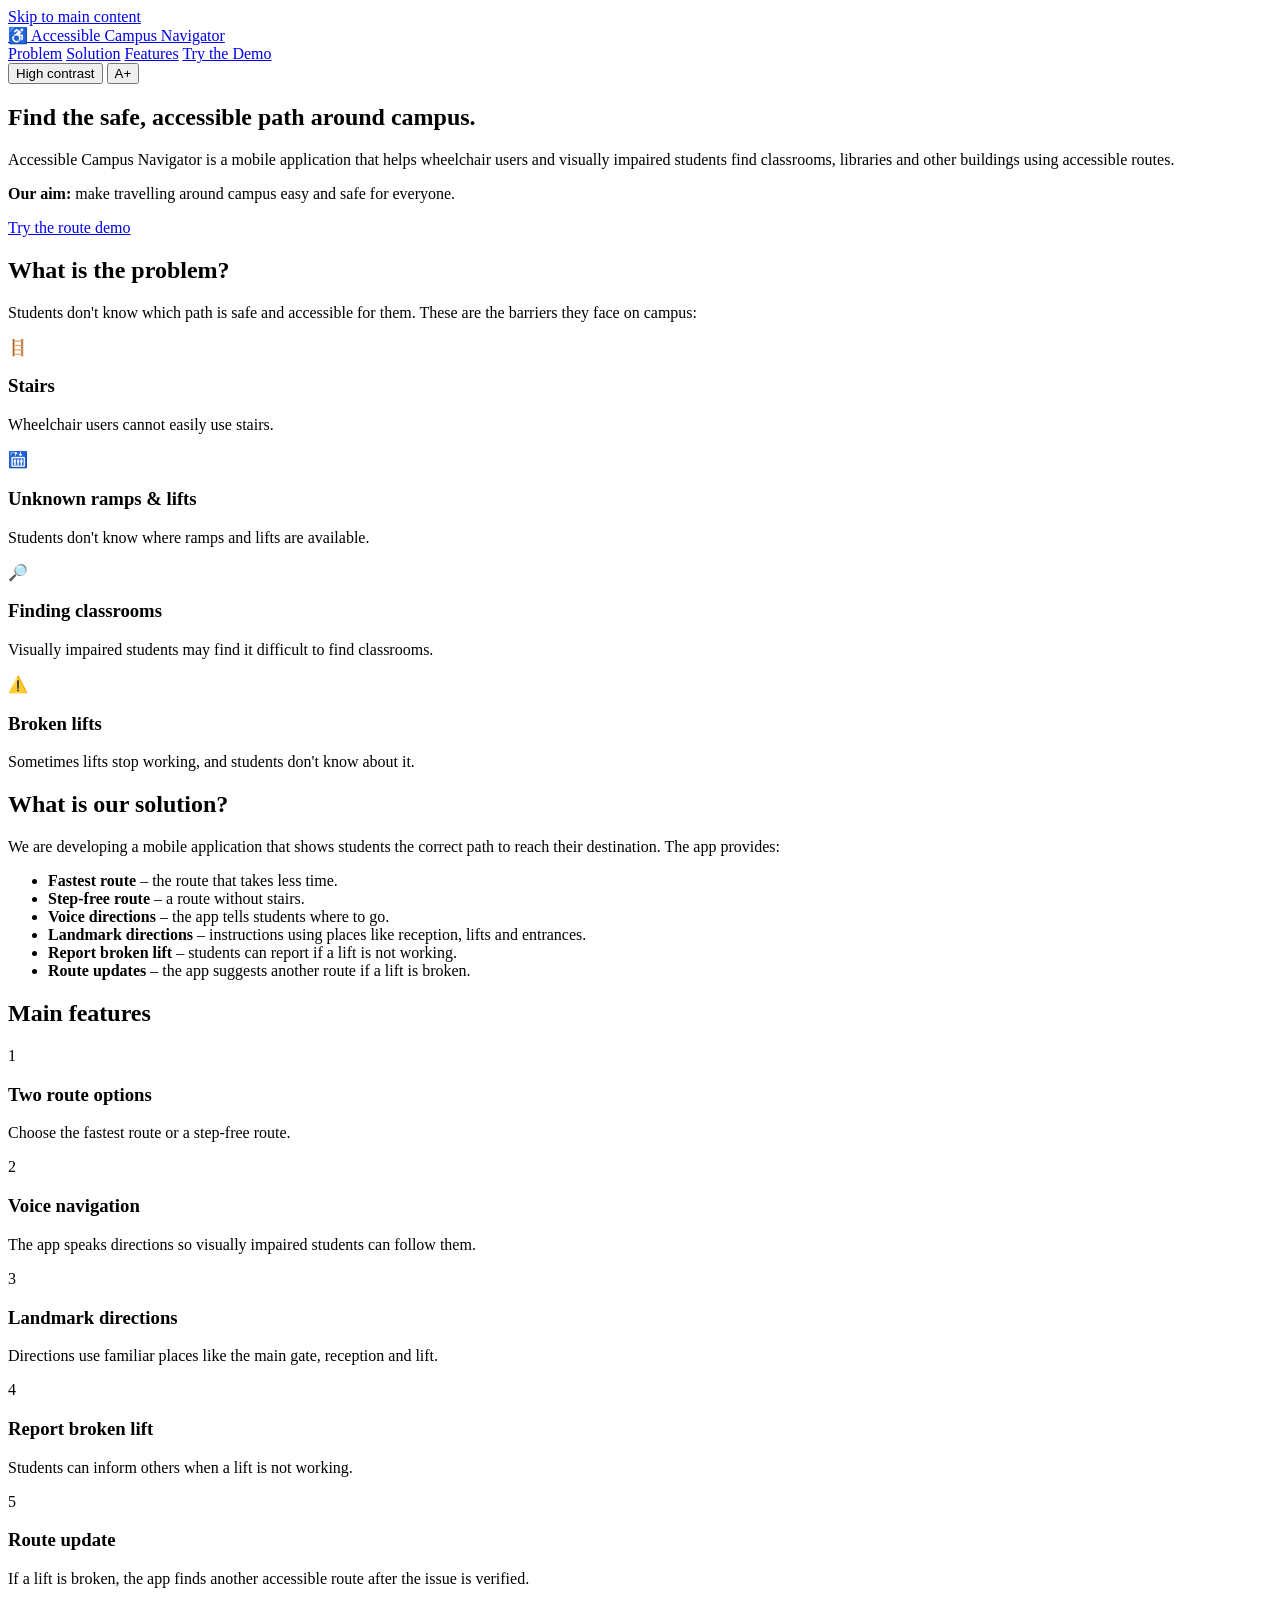
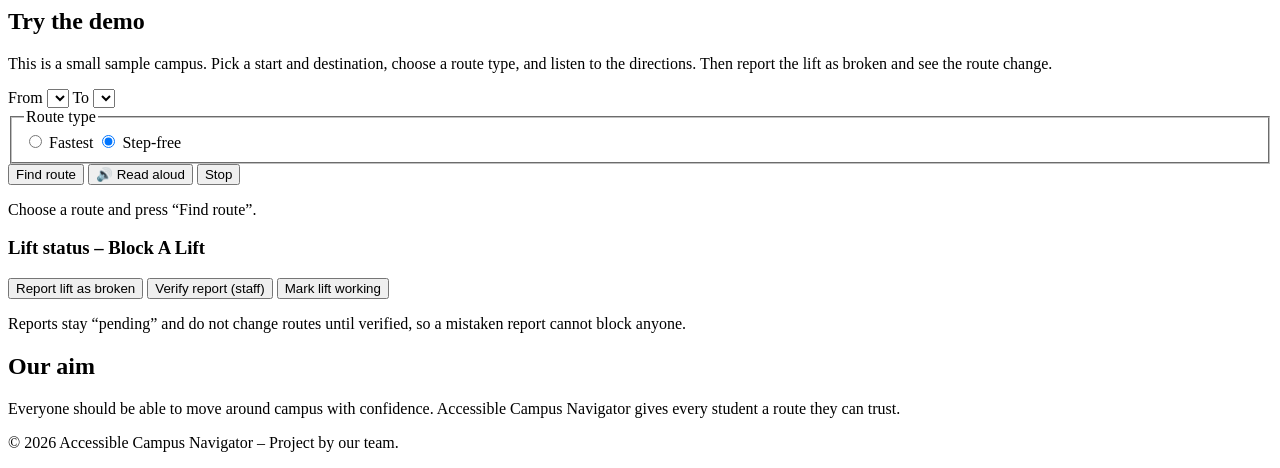
==== index (1).html @ 14bba407 "Add Accessible Campus Navigator project Developed an accessible campus navigation application for wh" ====
<!DOCTYPE html>
<html lang="en">
<head>
  <meta charset="UTF-8">
  <meta name="viewport" content="width=device-width, initial-scale=1">
  <title>Accessible Campus Navigator</title>
  <meta name="description" content="A mobile app that helps wheelchair users and visually impaired students find accessible routes around campus.">
  <link rel="stylesheet" href="style.css">
</head>
<body>
  <a class="skip" href="#main">Skip to main content</a>

  <header class="site-header">
    <div class="wrap nav">
      <a class="brand" href="#top" aria-label="Accessible Campus Navigator home">♿ Accessible Campus Navigator</a>
      <nav aria-label="Main">
        <a href="#problem">Problem</a>
        <a href="#solution">Solution</a>
        <a href="#features">Features</a>
        <a href="#demo">Try the Demo</a>
      </nav>
      <div class="tools">
        <button id="contrastBtn" type="button" aria-pressed="false">High contrast</button>
        <button id="fontBtn" type="button" aria-label="Increase text size">A+</button>
      </div>
    </div>
  </header>

  <main id="main">
    <section class="hero" id="top">
      <div class="wrap">
        <h1>Find the safe, accessible path around campus.</h1>
        <p class="lead">Accessible Campus Navigator is a mobile application that helps wheelchair users and visually impaired students find classrooms, libraries and other buildings using accessible routes.</p>
        <p><strong>Our aim:</strong> make travelling around campus easy and safe for everyone.</p>
        <a class="btn" href="#demo">Try the route demo</a>
      </div>
    </section>

    <section id="problem" class="wrap section">
      <h2>What is the problem?</h2>
      <p>Students don't know which path is safe and accessible for them. These are the barriers they face on campus:</p>
      <div class="grid">
        <article class="card"><div class="icon" aria-hidden="true">🪜</div><h3>Stairs</h3><p>Wheelchair users cannot easily use stairs.</p></article>
        <article class="card"><div class="icon" aria-hidden="true">🛗</div><h3>Unknown ramps &amp; lifts</h3><p>Students don't know where ramps and lifts are available.</p></article>
        <article class="card"><div class="icon" aria-hidden="true">🔎</div><h3>Finding classrooms</h3><p>Visually impaired students may find it difficult to find classrooms.</p></article>
        <article class="card"><div class="icon" aria-hidden="true">⚠️</div><h3>Broken lifts</h3><p>Sometimes lifts stop working, and students don't know about it.</p></article>
      </div>
    </section>

    <section id="solution" class="band">
      <div class="wrap section">
        <h2>What is our solution?</h2>
        <p>We are developing a mobile application that shows students the correct path to reach their destination. The app provides:</p>
        <ul class="checks">
          <li><strong>Fastest route</strong> – the route that takes less time.</li>
          <li><strong>Step-free route</strong> – a route without stairs.</li>
          <li><strong>Voice directions</strong> – the app tells students where to go.</li>
          <li><strong>Landmark directions</strong> – instructions using places like reception, lifts and entrances.</li>
          <li><strong>Report broken lift</strong> – students can report if a lift is not working.</li>
          <li><strong>Route updates</strong> – the app suggests another route if a lift is broken.</li>
        </ul>
      </div>
    </section>

    <section id="features" class="wrap section">
      <h2>Main features</h2>
      <div class="grid five">
        <article class="card"><span class="num">1</span><h3>Two route options</h3><p>Choose the fastest route or a step-free route.</p></article>
        <article class="card"><span class="num">2</span><h3>Voice navigation</h3><p>The app speaks directions so visually impaired students can follow them.</p></article>
        <article class="card"><span class="num">3</span><h3>Landmark directions</h3><p>Directions use familiar places like the main gate, reception and lift.</p></article>
        <article class="card"><span class="num">4</span><h3>Report broken lift</h3><p>Students can inform others when a lift is not working.</p></article>
        <article class="card"><span class="num">5</span><h3>Route update</h3><p>If a lift is broken, the app finds another accessible route after the issue is verified.</p></article>
      </div>
    </section>

    <section id="demo" class="band">
      <div class="wrap section">
        <h2>Try the demo</h2>
        <p>This is a small sample campus. Pick a start and destination, choose a route type, and listen to the directions. Then report the lift as broken and see the route change.</p>

        <div class="demo">
          <form id="routeForm" class="controls" aria-label="Route finder">
            <label>From
              <select id="from"></select>
            </label>
            <label>To
              <select id="to"></select>
            </label>
            <fieldset>
              <legend>Route type</legend>
              <label class="inline"><input type="radio" name="mode" value="fast"> Fastest</label>
              <label class="inline"><input type="radio" name="mode" value="stepfree" checked> Step-free</label>
            </fieldset>
            <div class="row">
              <button class="btn" type="submit">Find route</button>
              <button class="btn alt" type="button" id="speakBtn">🔊 Read aloud</button>
              <button class="btn alt" type="button" id="stopBtn">Stop</button>
            </div>
          </form>

          <div class="result" aria-live="polite" id="result">
            <p class="muted">Choose a route and press “Find route”.</p>
          </div>
        </div>

        <div class="lift" id="liftPanel">
          <h3>Lift status – Block A Lift</h3>
          <p id="liftStatus" aria-live="polite"></p>
          <div class="row">
            <button class="btn warn" type="button" id="reportBtn">Report lift as broken</button>
            <button class="btn alt" type="button" id="verifyBtn">Verify report (staff)</button>
            <button class="btn alt" type="button" id="fixBtn">Mark lift working</button>
          </div>
          <p class="muted small">Reports stay “pending” and do not change routes until verified, so a mistaken report cannot block anyone.</p>
        </div>
      </div>
    </section>

    <section class="wrap section">
      <h2>Our aim</h2>
      <p>Everyone should be able to move around campus with confidence. Accessible Campus Navigator gives every student a route they can trust.</p>
    </section>
  </main>

  <footer class="site-footer">
    <div class="wrap"><p>© 2026 Accessible Campus Navigator – Project by our team.</p></div>
  </footer>

  <script src="script.js"></script>
</body>
</html>
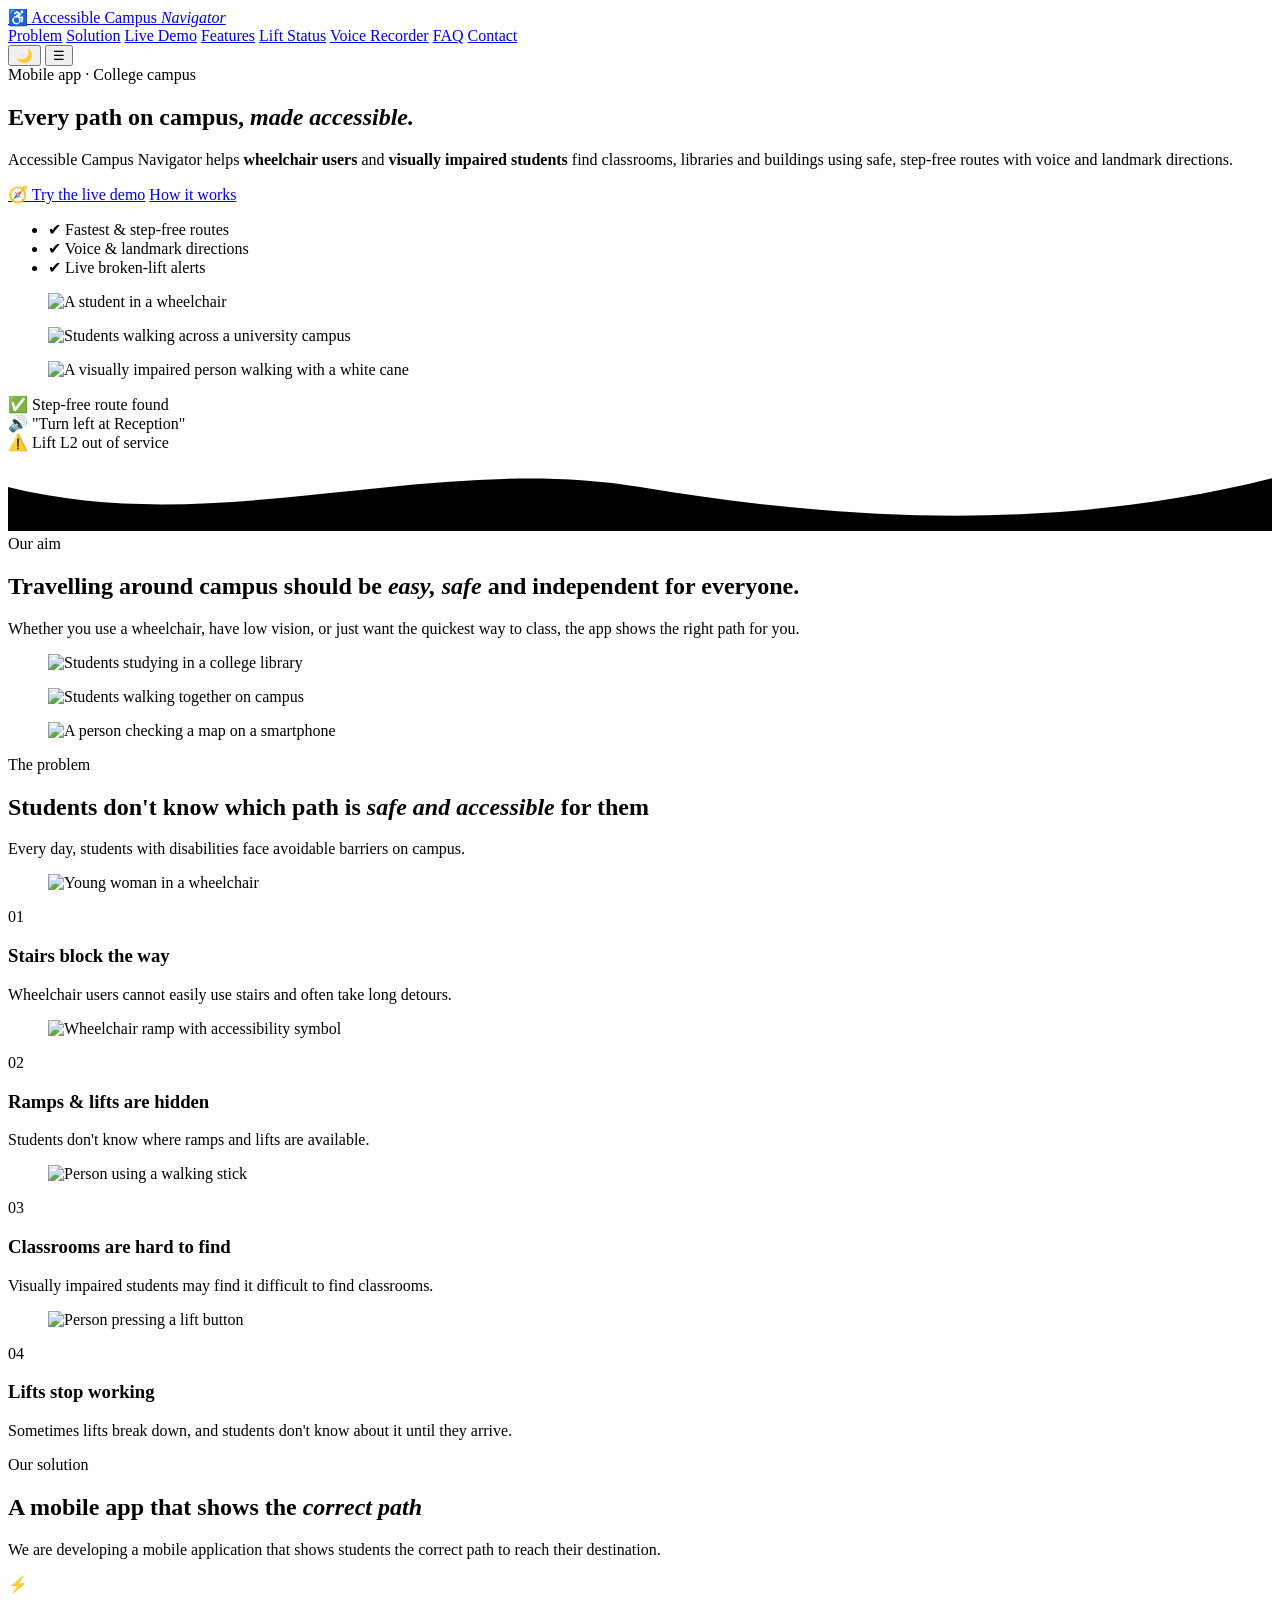
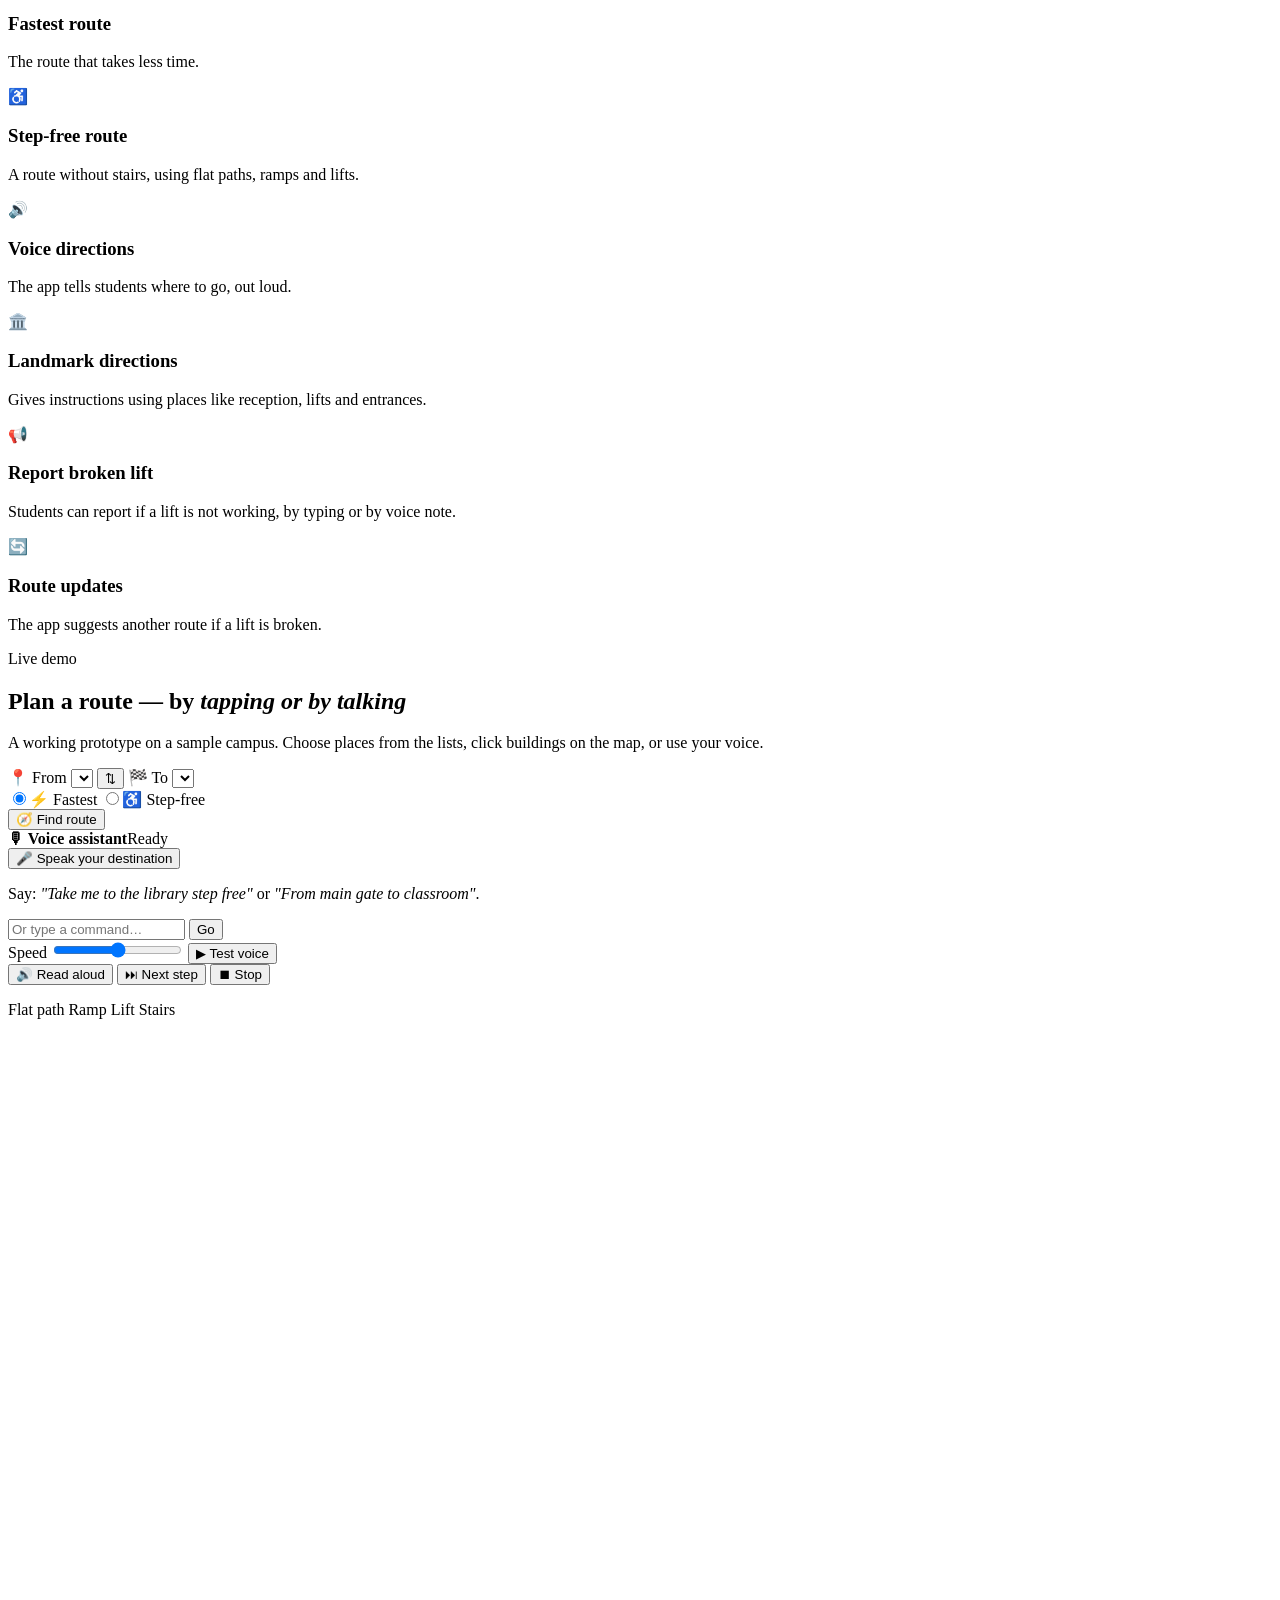
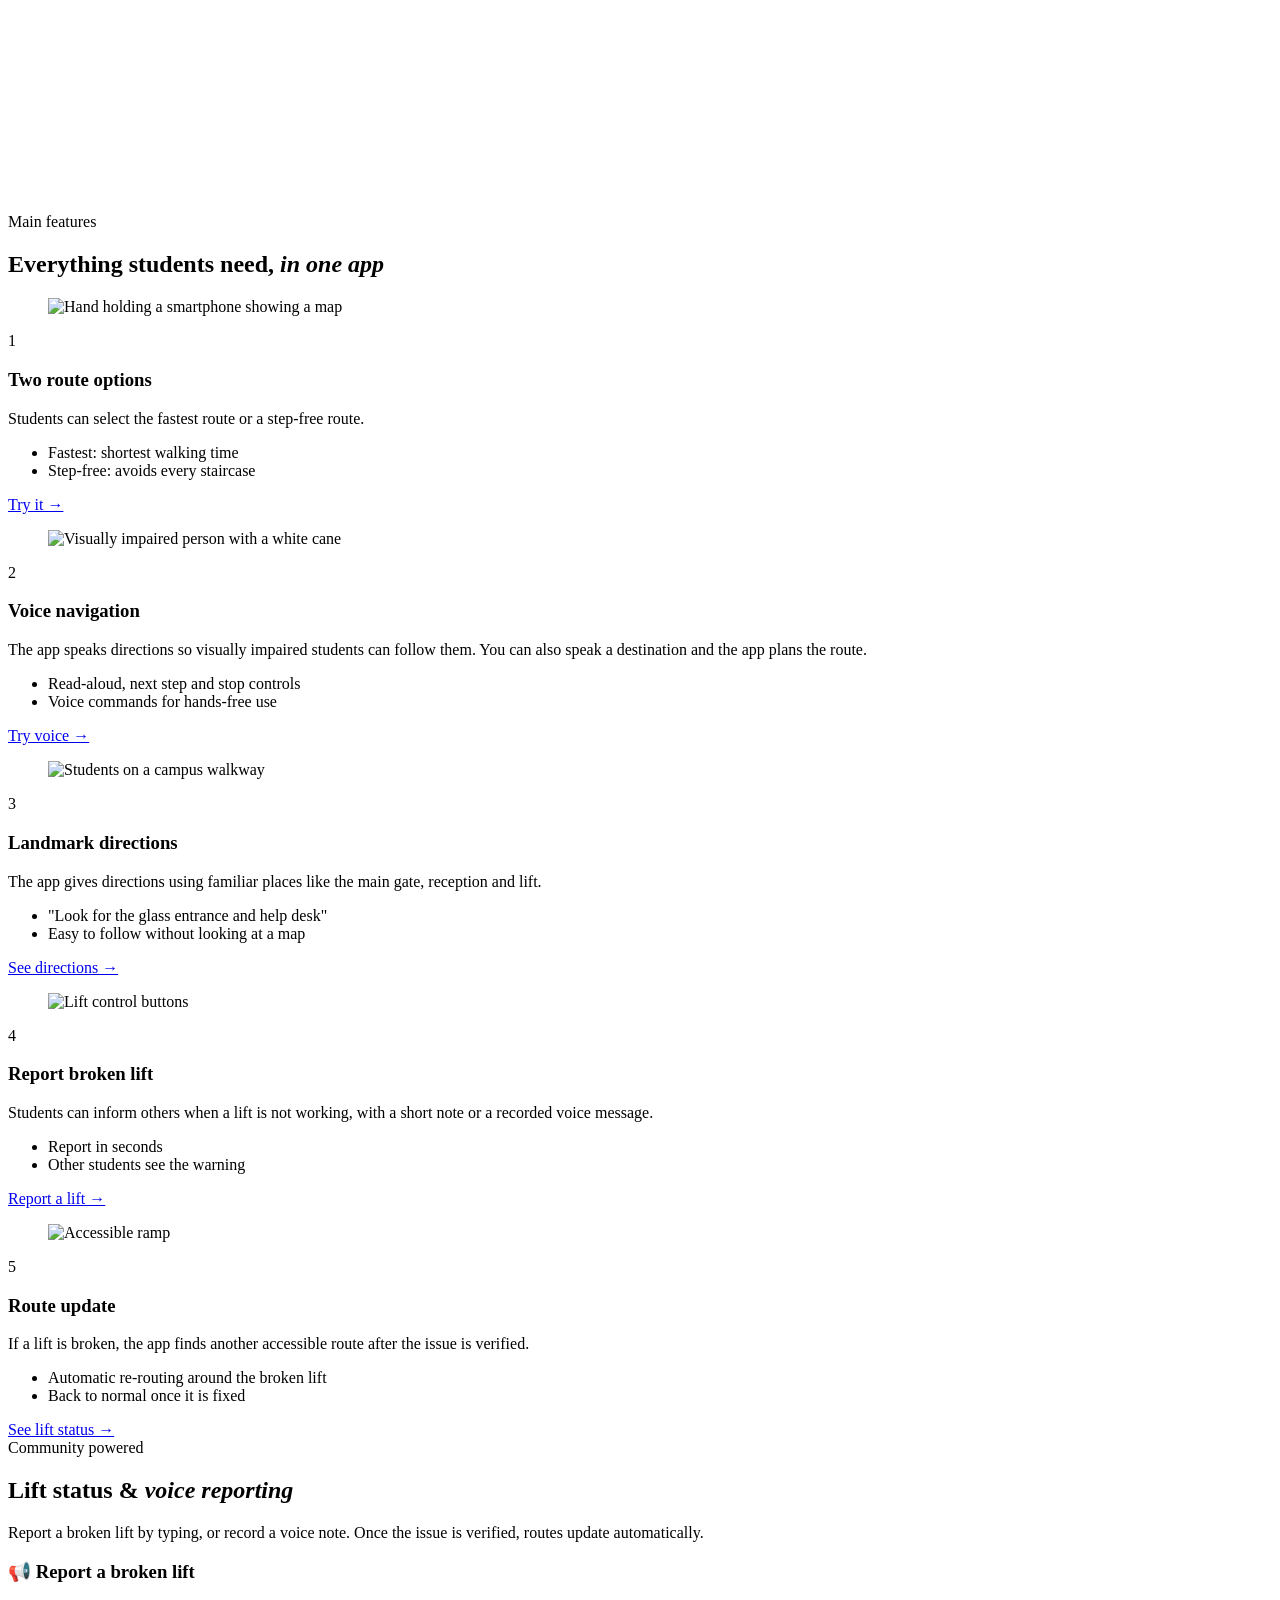
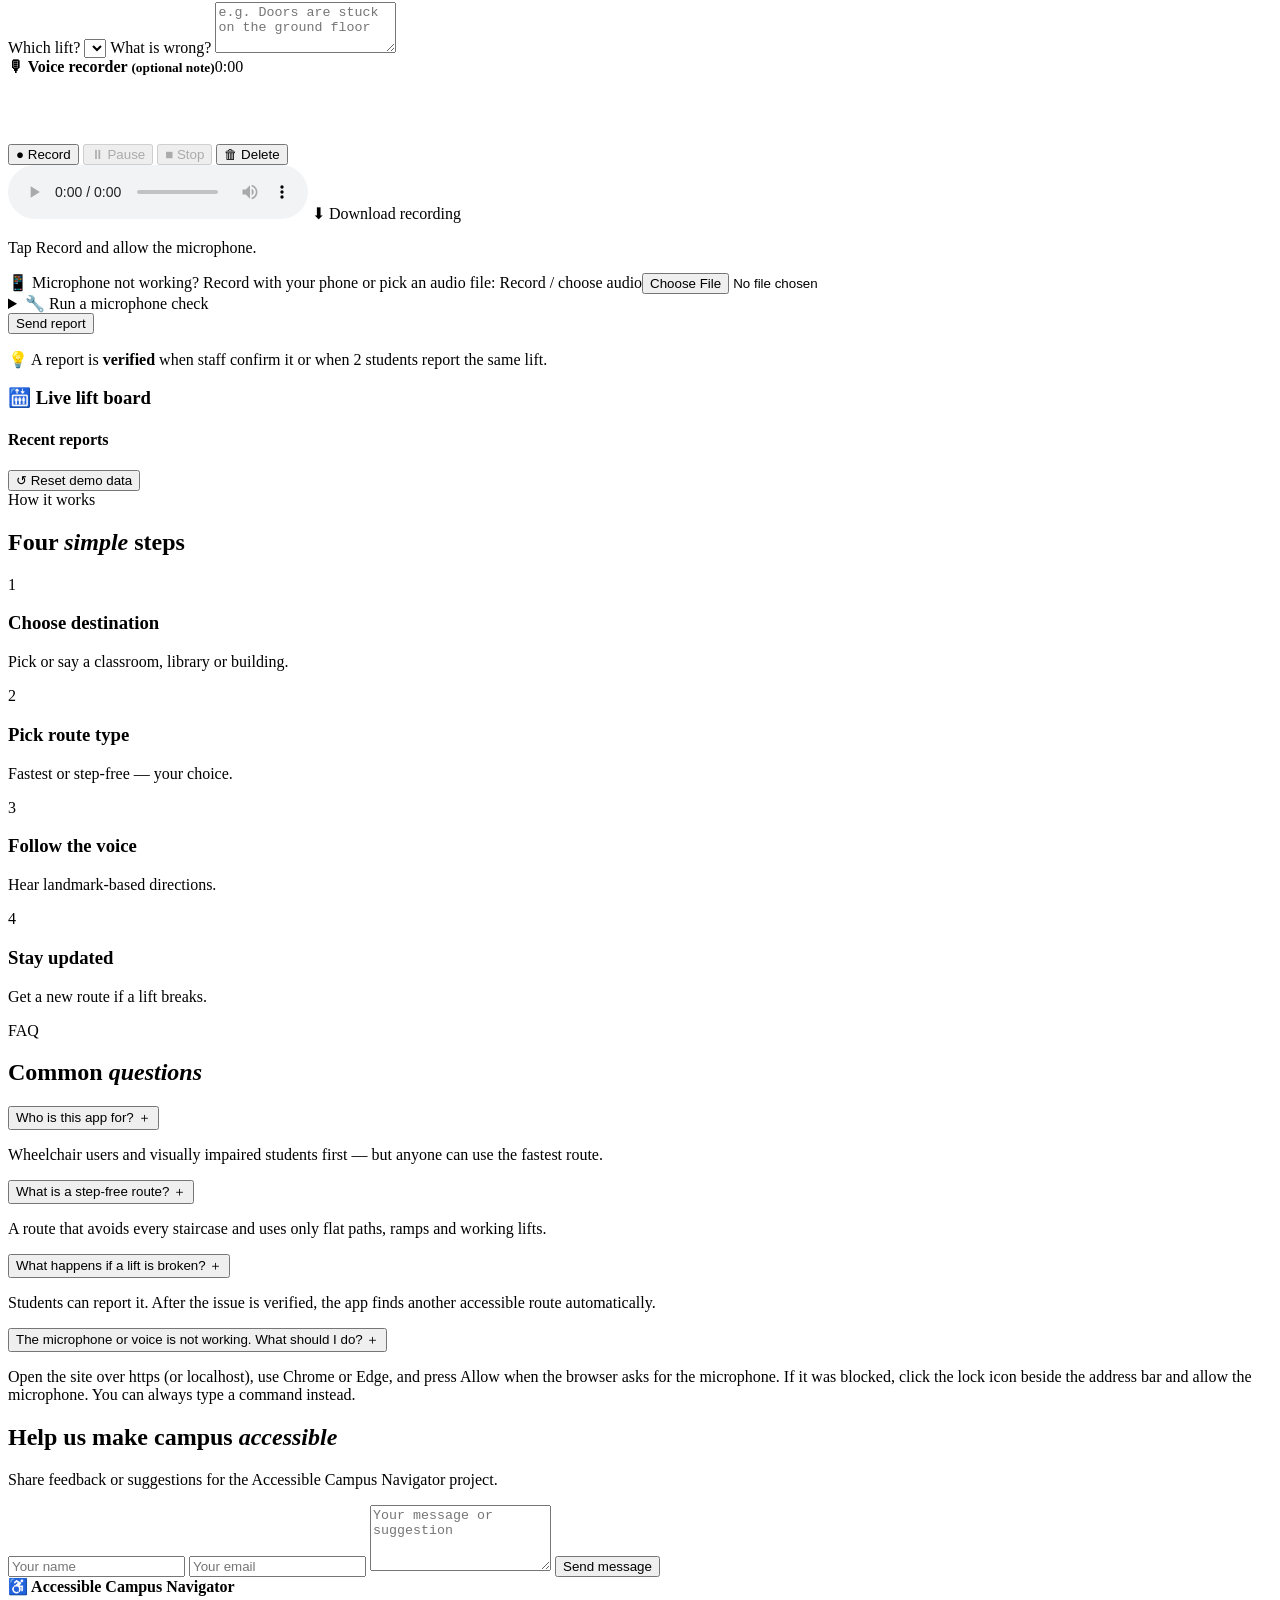
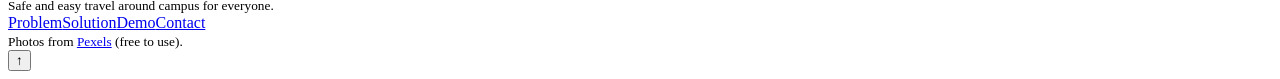
==== commit c58e0447: "git commit -m "fix: correct file links so styles and scripts load on GitHub Pages"" ====
--- a/index (1).html
+++ b/index (1).html
@@ -1,130 +1,337 @@
 <!DOCTYPE html>
 <html lang="en">
 <head>
-  <meta charset="UTF-8">
-  <meta name="viewport" content="width=device-width, initial-scale=1">
-  <title>Accessible Campus Navigator</title>
-  <meta name="description" content="A mobile app that helps wheelchair users and visually impaired students find accessible routes around campus.">
-  <link rel="stylesheet" href="style.css">
+  <meta charset="UTF-8" />
+  <meta name="viewport" content="width=device-width, initial-scale=1.0" />
+  <title>Accessible Campus Navigator – Every path, made accessible</title>
+  <meta name="description" content="A mobile app that helps wheelchair users and visually impaired students find step-free, accessible routes around the college campus, with voice and landmark directions." />
+  <link rel="preconnect" href="https://fonts.googleapis.com" />
+  <link rel="preconnect" href="https://fonts.gstatic.com" crossorigin />
+  <link href="https://fonts.googleapis.com/css2?family=Inter:wght@400;500;600;700&family=Playfair+Display:wght@600;700;800&display=swap" rel="stylesheet" />
+  <link rel="stylesheet" href="style.css" />
 </head>
 <body>
-  <a class="skip" href="#main">Skip to main content</a>
-
-  <header class="site-header">
-    <div class="wrap nav">
-      <a class="brand" href="#top" aria-label="Accessible Campus Navigator home">♿ Accessible Campus Navigator</a>
-      <nav aria-label="Main">
-        <a href="#problem">Problem</a>
-        <a href="#solution">Solution</a>
-        <a href="#features">Features</a>
-        <a href="#demo">Try the Demo</a>
-      </nav>
-      <div class="tools">
-        <button id="contrastBtn" type="button" aria-pressed="false">High contrast</button>
-        <button id="fontBtn" type="button" aria-label="Increase text size">A+</button>
-      </div>
+  <div id="progress" aria-hidden="true"></div>
+
+  <!-- NAV -->
+  <header class="nav" id="nav">
+    <a href="#home" class="logo" aria-label="Accessible Campus Navigator home">
+      <span class="logo-mark">♿</span>
+      <span class="logo-text">Accessible Campus <em>Navigator</em></span>
+    </a>
+    <nav id="menu" aria-label="Main navigation">
+      <a href="#problem">Problem</a>
+      <a href="#solution">Solution</a>
+      <a href="#demo">Live Demo</a>
+      <a href="#features">Features</a>
+      <a href="#report">Lift Status</a>
+      <a href="#recorder">Voice Recorder</a>
+      <a href="#faq">FAQ</a>
+      <a href="#contact" class="btn btn-sm btn-gold">Contact</a>
+    </nav>
+    <div class="nav-actions">
+      <button id="themeBtn" class="icon-btn" aria-label="Toggle dark mode" title="Toggle dark mode">🌙</button>
+      <button id="burger" class="icon-btn burger" aria-label="Open menu" aria-expanded="false">☰</button>
     </div>
   </header>
 
-  <main id="main">
-    <section class="hero" id="top">
-      <div class="wrap">
-        <h1>Find the safe, accessible path around campus.</h1>
-        <p class="lead">Accessible Campus Navigator is a mobile application that helps wheelchair users and visually impaired students find classrooms, libraries and other buildings using accessible routes.</p>
-        <p><strong>Our aim:</strong> make travelling around campus easy and safe for everyone.</p>
-        <a class="btn" href="#demo">Try the route demo</a>
-      </div>
-    </section>
-
-    <section id="problem" class="wrap section">
-      <h2>What is the problem?</h2>
-      <p>Students don't know which path is safe and accessible for them. These are the barriers they face on campus:</p>
-      <div class="grid">
-        <article class="card"><div class="icon" aria-hidden="true">🪜</div><h3>Stairs</h3><p>Wheelchair users cannot easily use stairs.</p></article>
-        <article class="card"><div class="icon" aria-hidden="true">🛗</div><h3>Unknown ramps &amp; lifts</h3><p>Students don't know where ramps and lifts are available.</p></article>
-        <article class="card"><div class="icon" aria-hidden="true">🔎</div><h3>Finding classrooms</h3><p>Visually impaired students may find it difficult to find classrooms.</p></article>
-        <article class="card"><div class="icon" aria-hidden="true">⚠️</div><h3>Broken lifts</h3><p>Sometimes lifts stop working, and students don't know about it.</p></article>
-      </div>
-    </section>
-
-    <section id="solution" class="band">
-      <div class="wrap section">
-        <h2>What is our solution?</h2>
-        <p>We are developing a mobile application that shows students the correct path to reach their destination. The app provides:</p>
-        <ul class="checks">
-          <li><strong>Fastest route</strong> – the route that takes less time.</li>
-          <li><strong>Step-free route</strong> – a route without stairs.</li>
-          <li><strong>Voice directions</strong> – the app tells students where to go.</li>
-          <li><strong>Landmark directions</strong> – instructions using places like reception, lifts and entrances.</li>
-          <li><strong>Report broken lift</strong> – students can report if a lift is not working.</li>
-          <li><strong>Route updates</strong> – the app suggests another route if a lift is broken.</li>
-        </ul>
-      </div>
-    </section>
-
-    <section id="features" class="wrap section">
-      <h2>Main features</h2>
-      <div class="grid five">
-        <article class="card"><span class="num">1</span><h3>Two route options</h3><p>Choose the fastest route or a step-free route.</p></article>
-        <article class="card"><span class="num">2</span><h3>Voice navigation</h3><p>The app speaks directions so visually impaired students can follow them.</p></article>
-        <article class="card"><span class="num">3</span><h3>Landmark directions</h3><p>Directions use familiar places like the main gate, reception and lift.</p></article>
-        <article class="card"><span class="num">4</span><h3>Report broken lift</h3><p>Students can inform others when a lift is not working.</p></article>
-        <article class="card"><span class="num">5</span><h3>Route update</h3><p>If a lift is broken, the app finds another accessible route after the issue is verified.</p></article>
-      </div>
-    </section>
-
-    <section id="demo" class="band">
-      <div class="wrap section">
-        <h2>Try the demo</h2>
-        <p>This is a small sample campus. Pick a start and destination, choose a route type, and listen to the directions. Then report the lift as broken and see the route change.</p>
-
-        <div class="demo">
-          <form id="routeForm" class="controls" aria-label="Route finder">
-            <label>From
-              <select id="from"></select>
-            </label>
-            <label>To
-              <select id="to"></select>
-            </label>
-            <fieldset>
-              <legend>Route type</legend>
-              <label class="inline"><input type="radio" name="mode" value="fast"> Fastest</label>
-              <label class="inline"><input type="radio" name="mode" value="stepfree" checked> Step-free</label>
-            </fieldset>
-            <div class="row">
-              <button class="btn" type="submit">Find route</button>
-              <button class="btn alt" type="button" id="speakBtn">🔊 Read aloud</button>
-              <button class="btn alt" type="button" id="stopBtn">Stop</button>
+  <main>
+    <!-- HERO -->
+    <section class="hero" id="home">
+      <div class="glow g1"></div><div class="glow g2"></div>
+      <div class="container hero-grid">
+        <div class="hero-text reveal">
+          <span class="eyebrow">Mobile app · College campus</span>
+          <h1>Every path on campus, <em>made accessible.</em></h1>
+          <p>Accessible Campus Navigator helps <b>wheelchair users</b> and <b>visually impaired students</b> find classrooms, libraries and buildings using safe, step-free routes with voice and landmark directions.</p>
+          <div class="hero-btns">
+            <a href="#demo" class="btn btn-gold">🧭 Try the live demo</a>
+            <a href="#solution" class="btn btn-outline">How it works</a>
+          </div>
+          <ul class="hero-points">
+            <li>✔ Fastest &amp; step-free routes</li>
+            <li>✔ Voice &amp; landmark directions</li>
+            <li>✔ Live broken-lift alerts</li>
+          </ul>
+        </div>
+        <div class="collage reveal" aria-hidden="false">
+          <figure class="ph ph-a"><img data-img="wheel" alt="A student in a wheelchair" /></figure>
+          <figure class="ph ph-b"><img data-img="campus" alt="Students walking across a university campus" /></figure>
+          <figure class="ph ph-c"><img data-img="cane" alt="A visually impaired person walking with a white cane" /></figure>
+          <div class="chip-float cf1">✅ Step-free route found</div>
+          <div class="chip-float cf2">🔊 "Turn left at Reception"</div>
+          <div class="chip-float cf3">⚠️ Lift L2 out of service</div>
+        </div>
+      </div>
+      <svg class="wave" viewBox="0 0 1440 90" preserveAspectRatio="none" aria-hidden="true"><path d="M0 40 C 240 100 480 0 720 40 S 1200 90 1440 30 V90 H0Z"/></svg>
+    </section>
+
+    <!-- AIM -->
+    <section class="aim">
+      <div class="container aim-grid">
+        <div class="reveal">
+          <span class="eyebrow dark">Our aim</span>
+          <h2>Travelling around campus should be <em>easy, safe</em> and independent for everyone.</h2>
+          <p class="lead">Whether you use a wheelchair, have low vision, or just want the quickest way to class, the app shows the right path for you.</p>
+        </div>
+        <div class="mosaic reveal">
+          <figure><img data-img="library" alt="Students studying in a college library" /></figure>
+          <figure><img data-img="campus2" alt="Students walking together on campus" /></figure>
+          <figure><img data-img="phone" alt="A person checking a map on a smartphone" /></figure>
+        </div>
+      </div>
+    </section>
+
+    <!-- PROBLEM -->
+    <section id="problem" class="section">
+      <div class="container">
+        <div class="sec-head reveal">
+          <span class="eyebrow dark">The problem</span>
+          <h2>Students don't know which path is <em>safe and accessible</em> for them</h2>
+          <p>Every day, students with disabilities face avoidable barriers on campus.</p>
+        </div>
+        <div class="grid g4">
+          <article class="card prob reveal"><figure><img data-img="wheel2" alt="Young woman in a wheelchair" /></figure><div class="pad"><span class="num">01</span><h3>Stairs block the way</h3><p>Wheelchair users cannot easily use stairs and often take long detours.</p></div></article>
+          <article class="card prob reveal"><figure><img data-img="ramp" alt="Wheelchair ramp with accessibility symbol" /></figure><div class="pad"><span class="num">02</span><h3>Ramps &amp; lifts are hidden</h3><p>Students don't know where ramps and lifts are available.</p></div></article>
+          <article class="card prob reveal"><figure><img data-img="cane2" alt="Person using a walking stick" /></figure><div class="pad"><span class="num">03</span><h3>Classrooms are hard to find</h3><p>Visually impaired students may find it difficult to find classrooms.</p></div></article>
+          <article class="card prob reveal"><figure><img data-img="lift" alt="Person pressing a lift button" /></figure><div class="pad"><span class="num">04</span><h3>Lifts stop working</h3><p>Sometimes lifts break down, and students don't know about it until they arrive.</p></div></article>
+        </div>
+      </div>
+    </section>
+
+    <!-- SOLUTION -->
+    <section id="solution" class="section tinted">
+      <div class="container">
+        <div class="sec-head reveal">
+          <span class="eyebrow dark">Our solution</span>
+          <h2>A mobile app that shows the <em>correct path</em></h2>
+          <p>We are developing a mobile application that shows students the correct path to reach their destination.</p>
+        </div>
+        <div class="grid g3">
+          <article class="card sol reveal"><span class="s-ico">⚡</span><h3>Fastest route</h3><p>The route that takes less time.</p></article>
+          <article class="card sol reveal"><span class="s-ico">♿</span><h3>Step-free route</h3><p>A route without stairs, using flat paths, ramps and lifts.</p></article>
+          <article class="card sol reveal"><span class="s-ico">🔊</span><h3>Voice directions</h3><p>The app tells students where to go, out loud.</p></article>
+          <article class="card sol reveal"><span class="s-ico">🏛️</span><h3>Landmark directions</h3><p>Gives instructions using places like reception, lifts and entrances.</p></article>
+          <article class="card sol reveal"><span class="s-ico">📢</span><h3>Report broken lift</h3><p>Students can report if a lift is not working, by typing or by voice note.</p></article>
+          <article class="card sol reveal"><span class="s-ico">🔄</span><h3>Route updates</h3><p>The app suggests another route if a lift is broken.</p></article>
+        </div>
+      </div>
+    </section>
+
+    <!-- LIVE DEMO -->
+    <section id="demo" class="section">
+      <div class="container">
+        <div class="sec-head reveal">
+          <span class="eyebrow dark">Live demo</span>
+          <h2>Plan a route — by <em>tapping or by talking</em></h2>
+          <p>A working prototype on a sample campus. Choose places from the lists, click buildings on the map, or use your voice.</p>
+        </div>
+
+        <div class="demo reveal">
+          <div class="demo-panel">
+            <label for="from">📍 From</label>
+            <select id="from"></select>
+            <button id="swapBtn" class="swap" title="Swap start and destination" aria-label="Swap start and destination">⇅</button>
+            <label for="to">🏁 To</label>
+            <select id="to"></select>
+
+            <div class="modes" role="radiogroup" aria-label="Route type">
+              <label class="mode"><input type="radio" name="mode" value="fast" checked /><span>⚡ Fastest</span></label>
+              <label class="mode"><input type="radio" name="mode" value="step" /><span>♿ Step-free</span></label>
             </div>
-          </form>
-
-          <div class="result" aria-live="polite" id="result">
-            <p class="muted">Choose a route and press “Find route”.</p>
-          </div>
-        </div>
-
-        <div class="lift" id="liftPanel">
-          <h3>Lift status – Block A Lift</h3>
-          <p id="liftStatus" aria-live="polite"></p>
-          <div class="row">
-            <button class="btn warn" type="button" id="reportBtn">Report lift as broken</button>
-            <button class="btn alt" type="button" id="verifyBtn">Verify report (staff)</button>
-            <button class="btn alt" type="button" id="fixBtn">Mark lift working</button>
-          </div>
-          <p class="muted small">Reports stay “pending” and do not change routes until verified, so a mistaken report cannot block anyone.</p>
-        </div>
-      </div>
-    </section>
-
-    <section class="wrap section">
-      <h2>Our aim</h2>
-      <p>Everyone should be able to move around campus with confidence. Accessible Campus Navigator gives every student a route they can trust.</p>
+            <button id="goBtn" class="btn wide">🧭 Find route</button>
+
+            <!-- VOICE ASSISTANT -->
+            <div class="voice-box" id="voiceBox">
+              <div class="vb-head"><b>🎙 Voice assistant</b><span id="voiceStatus" class="vstatus" aria-live="polite">Ready</span></div>
+              <button id="micBtn" class="btn wide mic" type="button"><span class="mic-dot"></span><span id="micLabel">🎤 Speak your destination</span></button>
+              <p class="tiny">Say: <i>"Take me to the library step free"</i> or <i>"From main gate to classroom"</i>.</p>
+              <div class="cmd">
+                <input id="cmdInput" type="text" placeholder="Or type a command…" aria-label="Type a voice command" />
+                <button id="cmdBtn" class="btn btn-sm" type="button">Go</button>
+              </div>
+              <div class="vrow">
+                <label class="speed">Speed <input id="rate" type="range" min="0.6" max="1.4" step="0.1" value="1" /></label>
+                <button id="testVoice" class="btn btn-sm btn-ghost" type="button">▶ Test voice</button>
+              </div>
+            </div>
+
+            <div id="alerts" class="alerts" aria-live="polite"></div>
+
+            <div id="result" class="result hidden">
+              <div class="summary" id="summary"></div>
+              <div class="voice-bar">
+                <button id="speakBtn" class="btn btn-sm" type="button">🔊 Read aloud</button>
+                <button id="nextBtn" class="btn btn-sm btn-ghost" type="button">⏭ Next step</button>
+                <button id="stopBtn" class="btn btn-sm btn-ghost" type="button">⏹ Stop</button>
+              </div>
+              <ol id="steps" class="steps"></ol>
+            </div>
+          </div>
+
+          <div class="map-wrap">
+            <div class="legend">
+              <span><i class="lg path"></i>Flat path</span>
+              <span><i class="lg ramp"></i>Ramp</span>
+              <span><i class="lg lift"></i>Lift</span>
+              <span><i class="lg stairs"></i>Stairs</span>
+            </div>
+            <svg id="map" viewBox="0 0 800 500" role="img" aria-label="Campus map"></svg>
+          </div>
+        </div>
+      </div>
+    </section>
+
+    <!-- FEATURES (5 main) -->
+    <section id="features" class="section tinted">
+      <div class="container">
+        <div class="sec-head reveal">
+          <span class="eyebrow dark">Main features</span>
+          <h2>Everything students need, <em>in one app</em></h2>
+        </div>
+
+        <div class="frow reveal">
+          <figure class="fimg"><img data-img="phone2" alt="Hand holding a smartphone showing a map" /></figure>
+          <div class="ftext"><span class="fnum">1</span><h3>Two route options</h3><p>Students can select the fastest route or a step-free route.</p>
+            <ul><li>Fastest: shortest walking time</li><li>Step-free: avoids every staircase</li></ul><a class="btn btn-sm" href="#demo">Try it →</a></div>
+        </div>
+
+        <div class="frow rev reveal">
+          <figure class="fimg"><img data-img="cane" alt="Visually impaired person with a white cane" /></figure>
+          <div class="ftext"><span class="fnum">2</span><h3>Voice navigation</h3><p>The app speaks directions so visually impaired students can follow them. You can also speak a destination and the app plans the route.</p>
+            <ul><li>Read-aloud, next step and stop controls</li><li>Voice commands for hands-free use</li></ul><a class="btn btn-sm" href="#demo">Try voice →</a></div>
+        </div>
+
+        <div class="frow reveal">
+          <figure class="fimg"><img data-img="campus" alt="Students on a campus walkway" /></figure>
+          <div class="ftext"><span class="fnum">3</span><h3>Landmark directions</h3><p>The app gives directions using familiar places like the main gate, reception and lift.</p>
+            <ul><li>"Look for the glass entrance and help desk"</li><li>Easy to follow without looking at a map</li></ul><a class="btn btn-sm" href="#demo">See directions →</a></div>
+        </div>
+
+        <div class="frow rev reveal">
+          <figure class="fimg"><img data-img="lift" alt="Lift control buttons" /></figure>
+          <div class="ftext"><span class="fnum">4</span><h3>Report broken lift</h3><p>Students can inform others when a lift is not working, with a short note or a recorded voice message.</p>
+            <ul><li>Report in seconds</li><li>Other students see the warning</li></ul><a class="btn btn-sm" href="#report">Report a lift →</a></div>
+        </div>
+
+        <div class="frow reveal">
+          <figure class="fimg"><img data-img="ramp" alt="Accessible ramp" /></figure>
+          <div class="ftext"><span class="fnum">5</span><h3>Route update</h3><p>If a lift is broken, the app finds another accessible route after the issue is verified.</p>
+            <ul><li>Automatic re-routing around the broken lift</li><li>Back to normal once it is fixed</li></ul><a class="btn btn-sm" href="#report">See lift status →</a></div>
+        </div>
+      </div>
+    </section>
+
+    <!-- REPORT + VOICE RECORDER -->
+    <section id="report" class="section">
+      <div class="container">
+        <div class="sec-head reveal">
+          <span class="eyebrow dark">Community powered</span>
+          <h2>Lift status &amp; <em>voice reporting</em></h2>
+          <p>Report a broken lift by typing, or record a voice note. Once the issue is verified, routes update automatically.</p>
+        </div>
+        <div class="report-grid reveal">
+          <div class="card pad-lg">
+            <h3>📢 Report a broken lift</h3>
+            <form id="reportForm" novalidate>
+              <label for="liftSel">Which lift?</label>
+              <select id="liftSel"></select>
+              <label for="note">What is wrong?</label>
+              <textarea id="note" rows="3" placeholder="e.g. Doors are stuck on the ground floor"></textarea>
+
+              <div class="recorder" id="recorder">
+                <div class="rec-head"><b>🎙 Voice recorder <small>(optional note)</small></b><span id="recTime" class="rec-time">0:00</span></div>
+                <canvas id="wave" height="64" aria-hidden="true"></canvas>
+                <div class="rec-btns">
+                  <button type="button" id="recStart" class="btn btn-sm rec-btn">● Record</button>
+                  <button type="button" id="recPause" class="btn btn-sm btn-ghost" disabled>⏸ Pause</button>
+                  <button type="button" id="recStop" class="btn btn-sm btn-ghost" disabled>■ Stop</button>
+                  <button type="button" id="recDel" class="btn btn-sm btn-ghost hidden">🗑 Delete</button>
+                </div>
+                <audio id="recPlayer" controls class="hidden"></audio>
+                <a id="recDownload" class="btn btn-sm btn-ghost dl hidden" download="voice-note.webm">⬇ Download recording</a>
+                <p id="recMsg" class="tiny" aria-live="polite">Tap Record and allow the microphone.</p>
+
+                <div class="alt">
+                  <span>📱 Microphone not working? Record with your phone or pick an audio file:</span>
+                  <label class="file-btn">Record / choose audio<input id="recFile" type="file" accept="audio/*" capture="user" /></label>
+                </div>
+                <details class="diag" id="diagBox">
+                  <summary>🔧 Run a microphone check</summary>
+                  <ul id="diagList" class="diag-list"><li class="warn">Press “Run check” to see what is blocking the microphone.</li></ul>
+                  <div class="diag-btns">
+                    <button type="button" id="diagBtn" class="btn btn-sm">Run check</button>
+                    <a id="newTab" class="btn btn-sm btn-ghost" href="#" target="_blank" rel="noopener">Open in a new tab ↗</a>
+                  </div>
+                </details>
+              </div>
+
+              <button class="btn wide" type="submit">Send report</button>
+            </form>
+            <p class="hint">💡 A report is <b>verified</b> when staff confirm it or when 2 students report the same lift.</p>
+          </div>
+
+          <div class="card pad-lg">
+            <h3>🛗 Live lift board</h3>
+            <div id="liftBoard" class="lift-board"></div>
+            <h4>Recent reports</h4>
+            <ul id="reportList" class="report-list"></ul>
+            <button id="resetBtn" class="btn btn-sm btn-ghost" type="button">↺ Reset demo data</button>
+          </div>
+        </div>
+      </div>
+    </section>
+
+    <!-- HOW IT WORKS -->
+    <section class="section tinted">
+      <div class="container">
+        <div class="sec-head reveal"><span class="eyebrow dark">How it works</span><h2>Four <em>simple</em> steps</h2></div>
+        <div class="timeline">
+          <div class="t-step reveal"><span>1</span><h3>Choose destination</h3><p>Pick or say a classroom, library or building.</p></div>
+          <div class="t-step reveal"><span>2</span><h3>Pick route type</h3><p>Fastest or step-free — your choice.</p></div>
+          <div class="t-step reveal"><span>3</span><h3>Follow the voice</h3><p>Hear landmark-based directions.</p></div>
+          <div class="t-step reveal"><span>4</span><h3>Stay updated</h3><p>Get a new route if a lift breaks.</p></div>
+        </div>
+      </div>
+    </section>
+
+    <!-- FAQ -->
+    <section id="faq" class="section">
+      <div class="container narrow">
+        <div class="sec-head reveal"><span class="eyebrow dark">FAQ</span><h2>Common <em>questions</em></h2></div>
+        <div class="faq reveal">
+          <div class="faq-item"><button class="faq-q" aria-expanded="false">Who is this app for? <span>＋</span></button><div class="faq-a"><p>Wheelchair users and visually impaired students first — but anyone can use the fastest route.</p></div></div>
+          <div class="faq-item"><button class="faq-q" aria-expanded="false">What is a step-free route? <span>＋</span></button><div class="faq-a"><p>A route that avoids every staircase and uses only flat paths, ramps and working lifts.</p></div></div>
+          <div class="faq-item"><button class="faq-q" aria-expanded="false">What happens if a lift is broken? <span>＋</span></button><div class="faq-a"><p>Students can report it. After the issue is verified, the app finds another accessible route automatically.</p></div></div>
+          <div class="faq-item"><button class="faq-q" aria-expanded="false">The microphone or voice is not working. What should I do? <span>＋</span></button><div class="faq-a"><p>Open the site over https (or localhost), use Chrome or Edge, and press Allow when the browser asks for the microphone. If it was blocked, click the lock icon beside the address bar and allow the microphone. You can always type a command instead.</p></div></div>
+        </div>
+      </div>
+    </section>
+
+    <!-- CONTACT -->
+    <section id="contact" class="section cta">
+      <div class="container narrow">
+        <div class="sec-head light reveal"><h2>Help us make campus <em>accessible</em></h2><p>Share feedback or suggestions for the Accessible Campus Navigator project.</p></div>
+        <form id="contactForm" class="contact reveal" novalidate>
+          <input id="cName" type="text" placeholder="Your name" aria-label="Your name" />
+          <input id="cMail" type="email" placeholder="Your email" aria-label="Your email" />
+          <textarea id="cMsg" rows="4" placeholder="Your message or suggestion" aria-label="Your message"></textarea>
+          <button class="btn btn-gold wide" type="submit">Send message</button>
+        </form>
+      </div>
     </section>
   </main>
 
-  <footer class="site-footer">
-    <div class="wrap"><p>© 2026 Accessible Campus Navigator – Project by our team.</p></div>
+  <footer class="footer">
+    <div class="container foot">
+      <div><b>♿ Accessible Campus Navigator</b><br /><small>Safe and easy travel around campus for everyone.</small></div>
+      <div class="foot-links"><a href="#problem">Problem</a><a href="#solution">Solution</a><a href="#demo">Demo</a><a href="#contact">Contact</a></div>
+    </div>
+    <div class="container credit"><small>Photos from <a href="https://www.pexels.com" target="_blank" rel="noopener">Pexels</a> (free to use).</small></div>
   </footer>
+
+  <button id="toTop" class="to-top" aria-label="Back to top">↑</button>
+  <div id="toast" class="toast" role="status" aria-live="polite"></div>
 
   <script src="script.js"></script>
 </body>
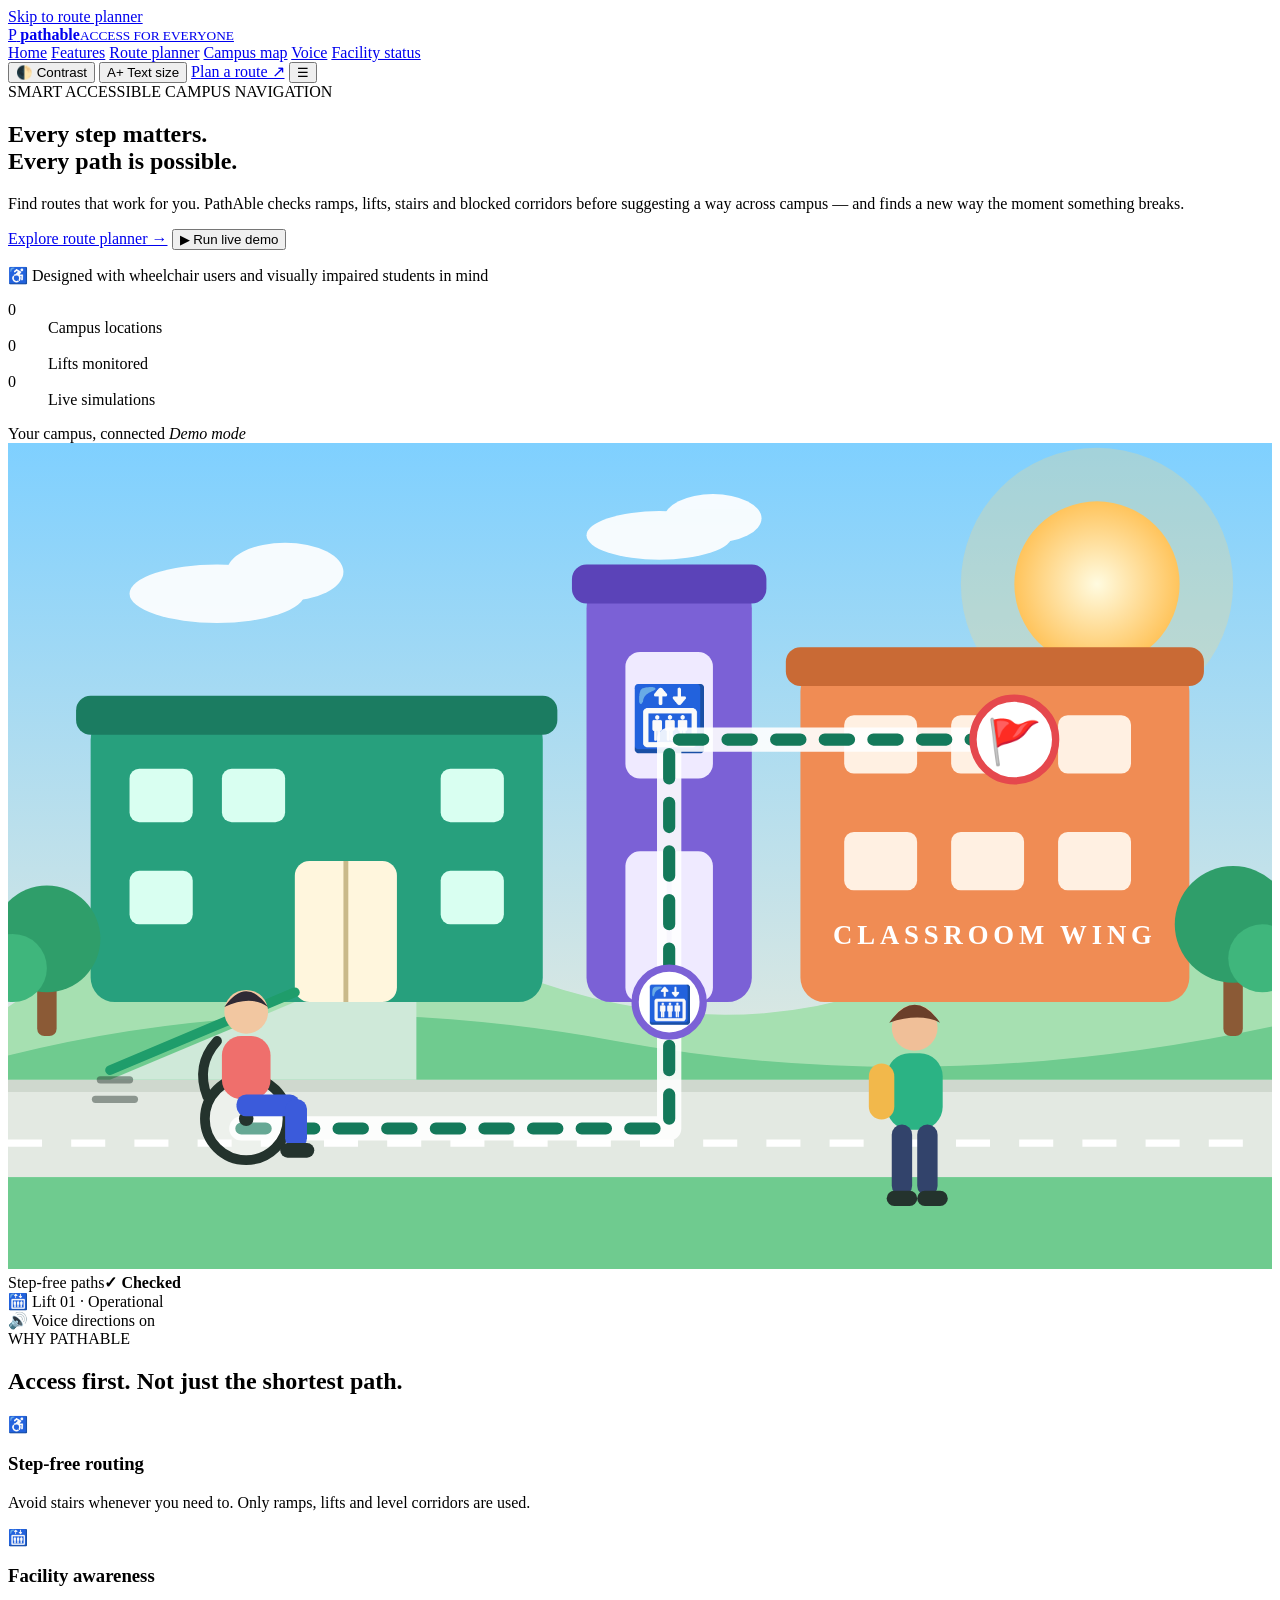
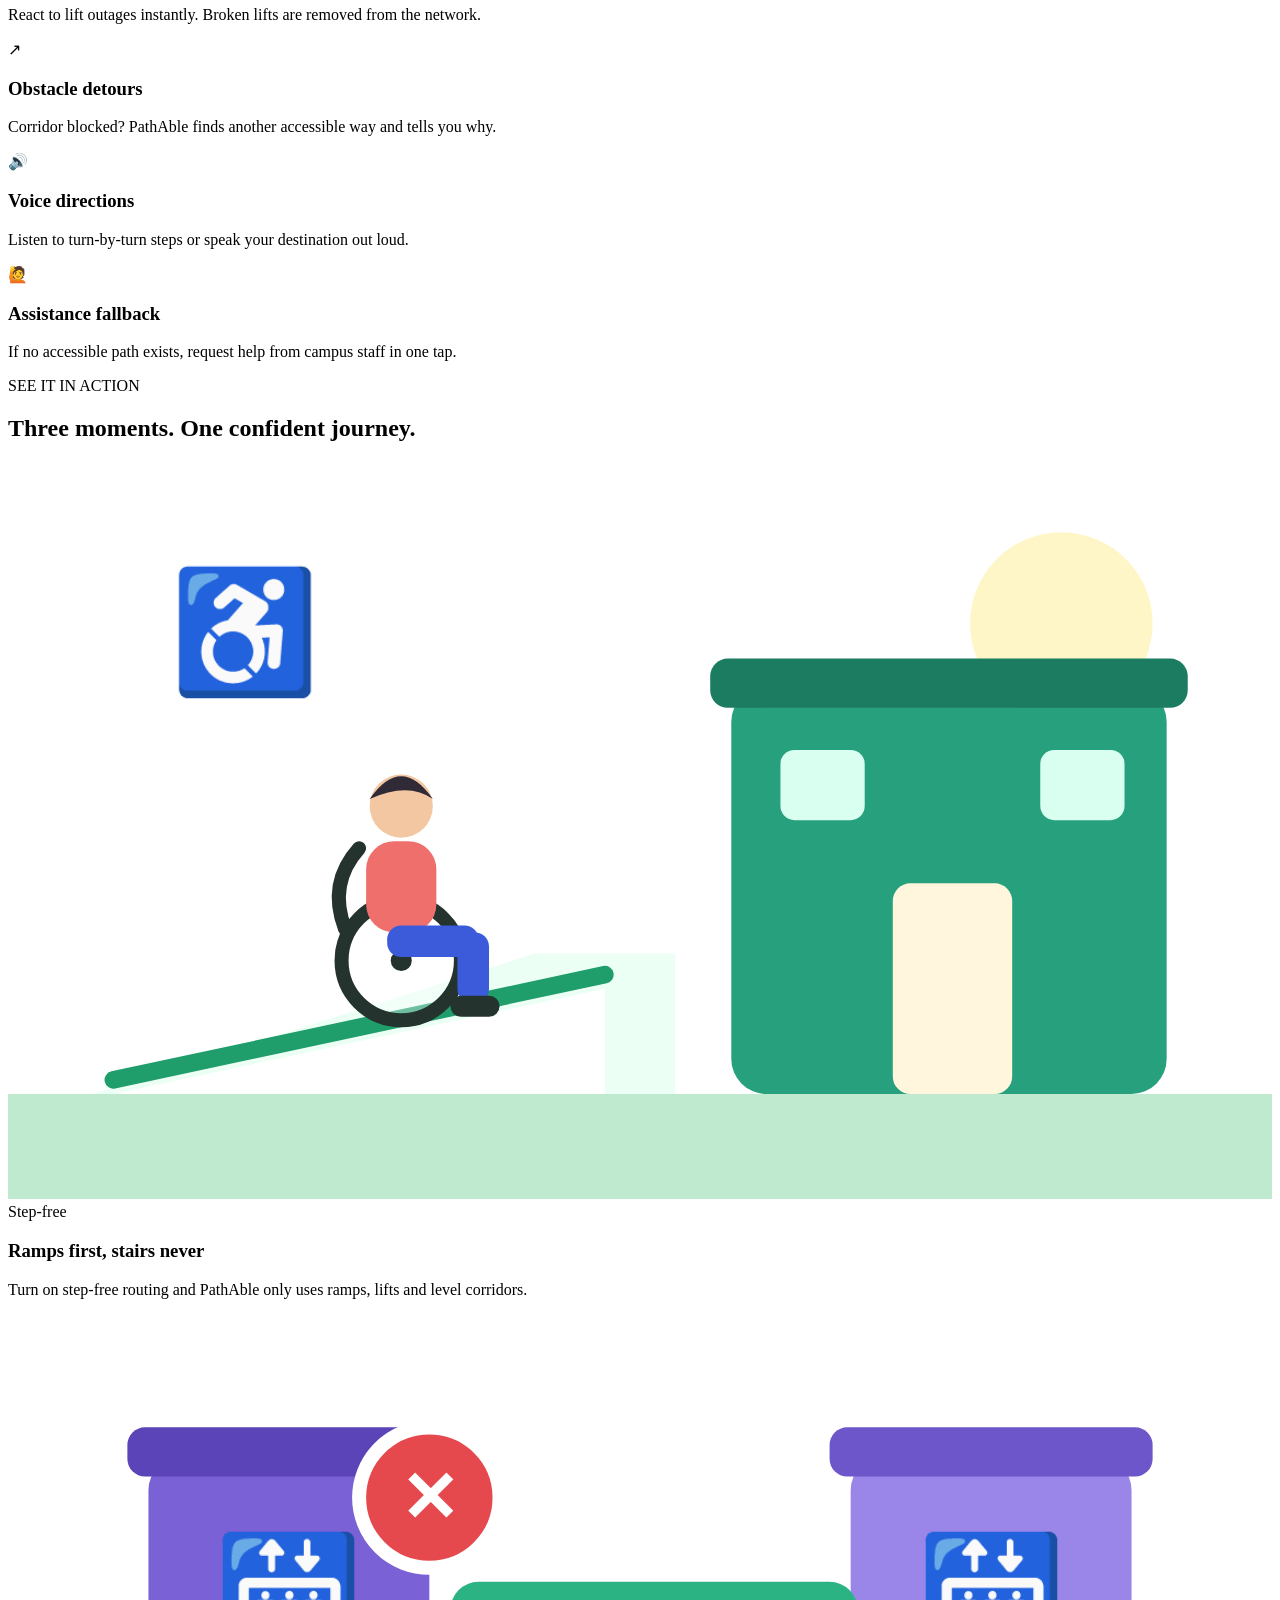
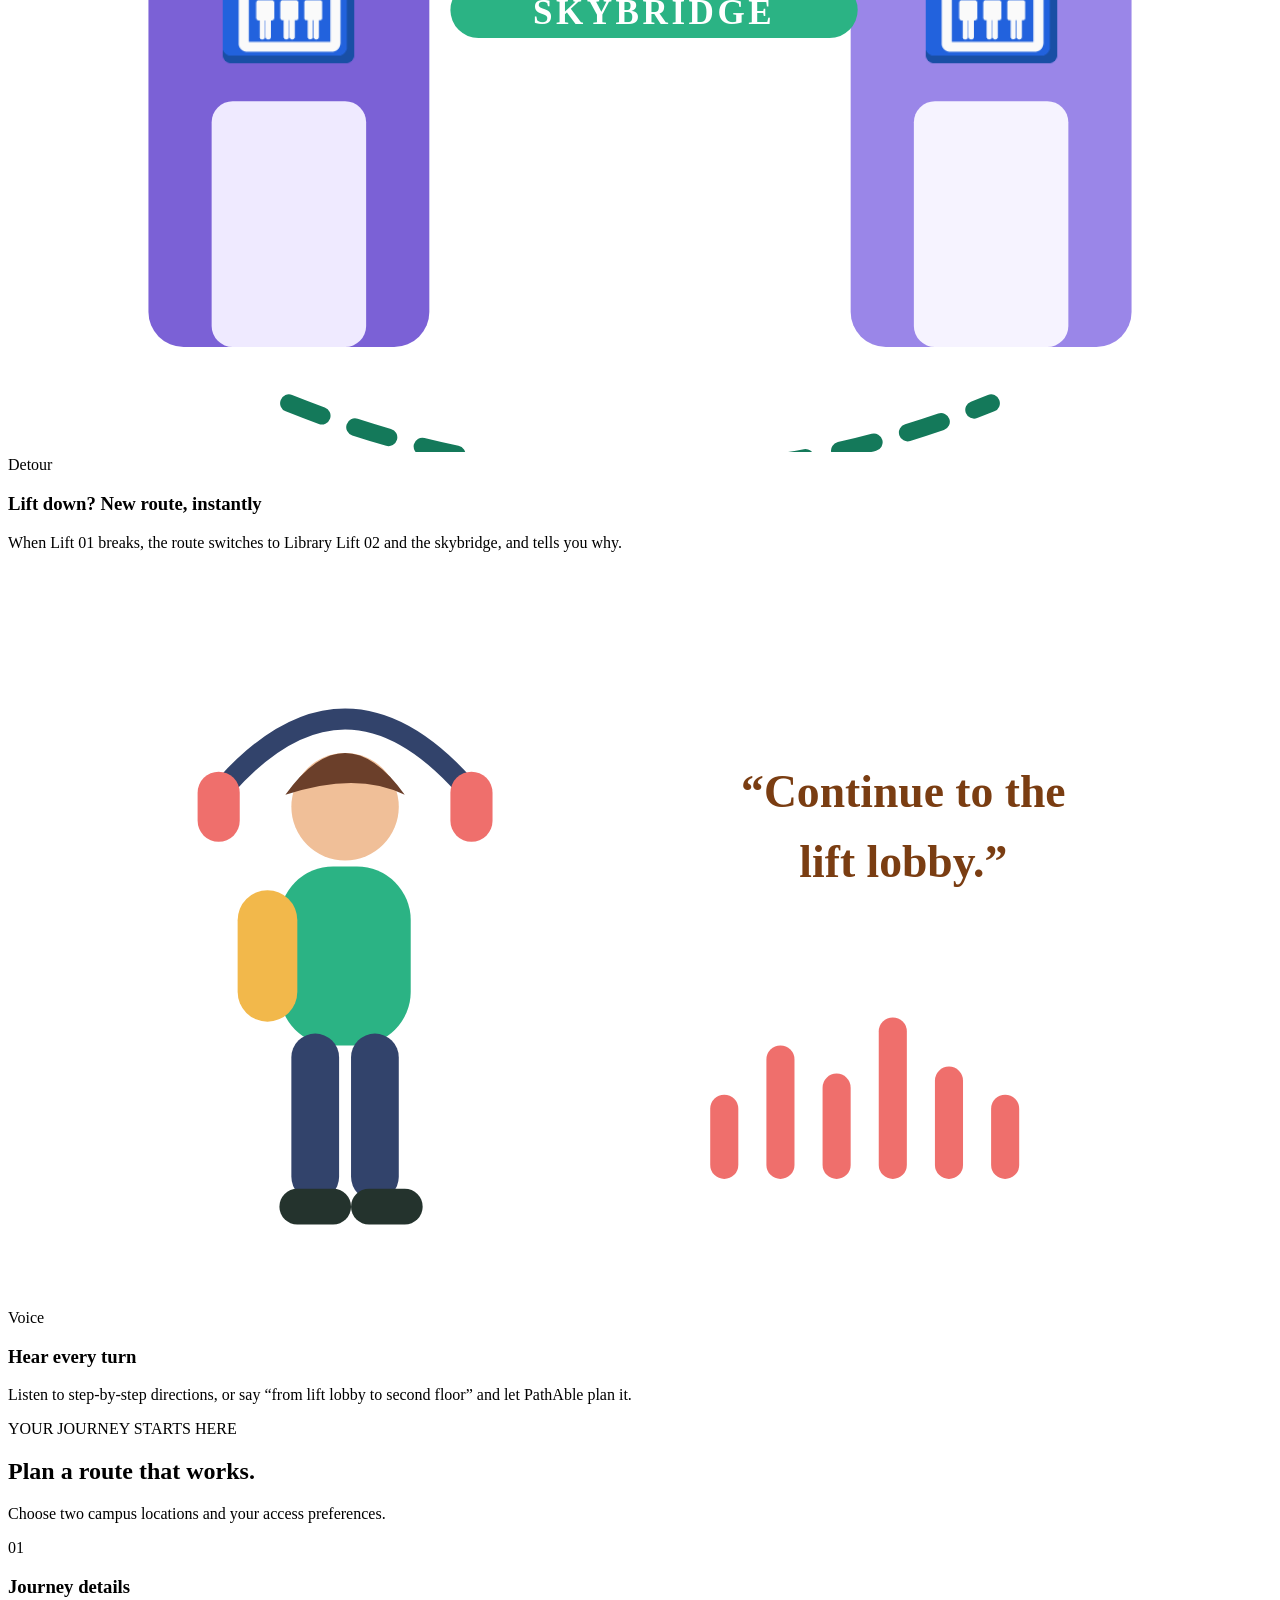
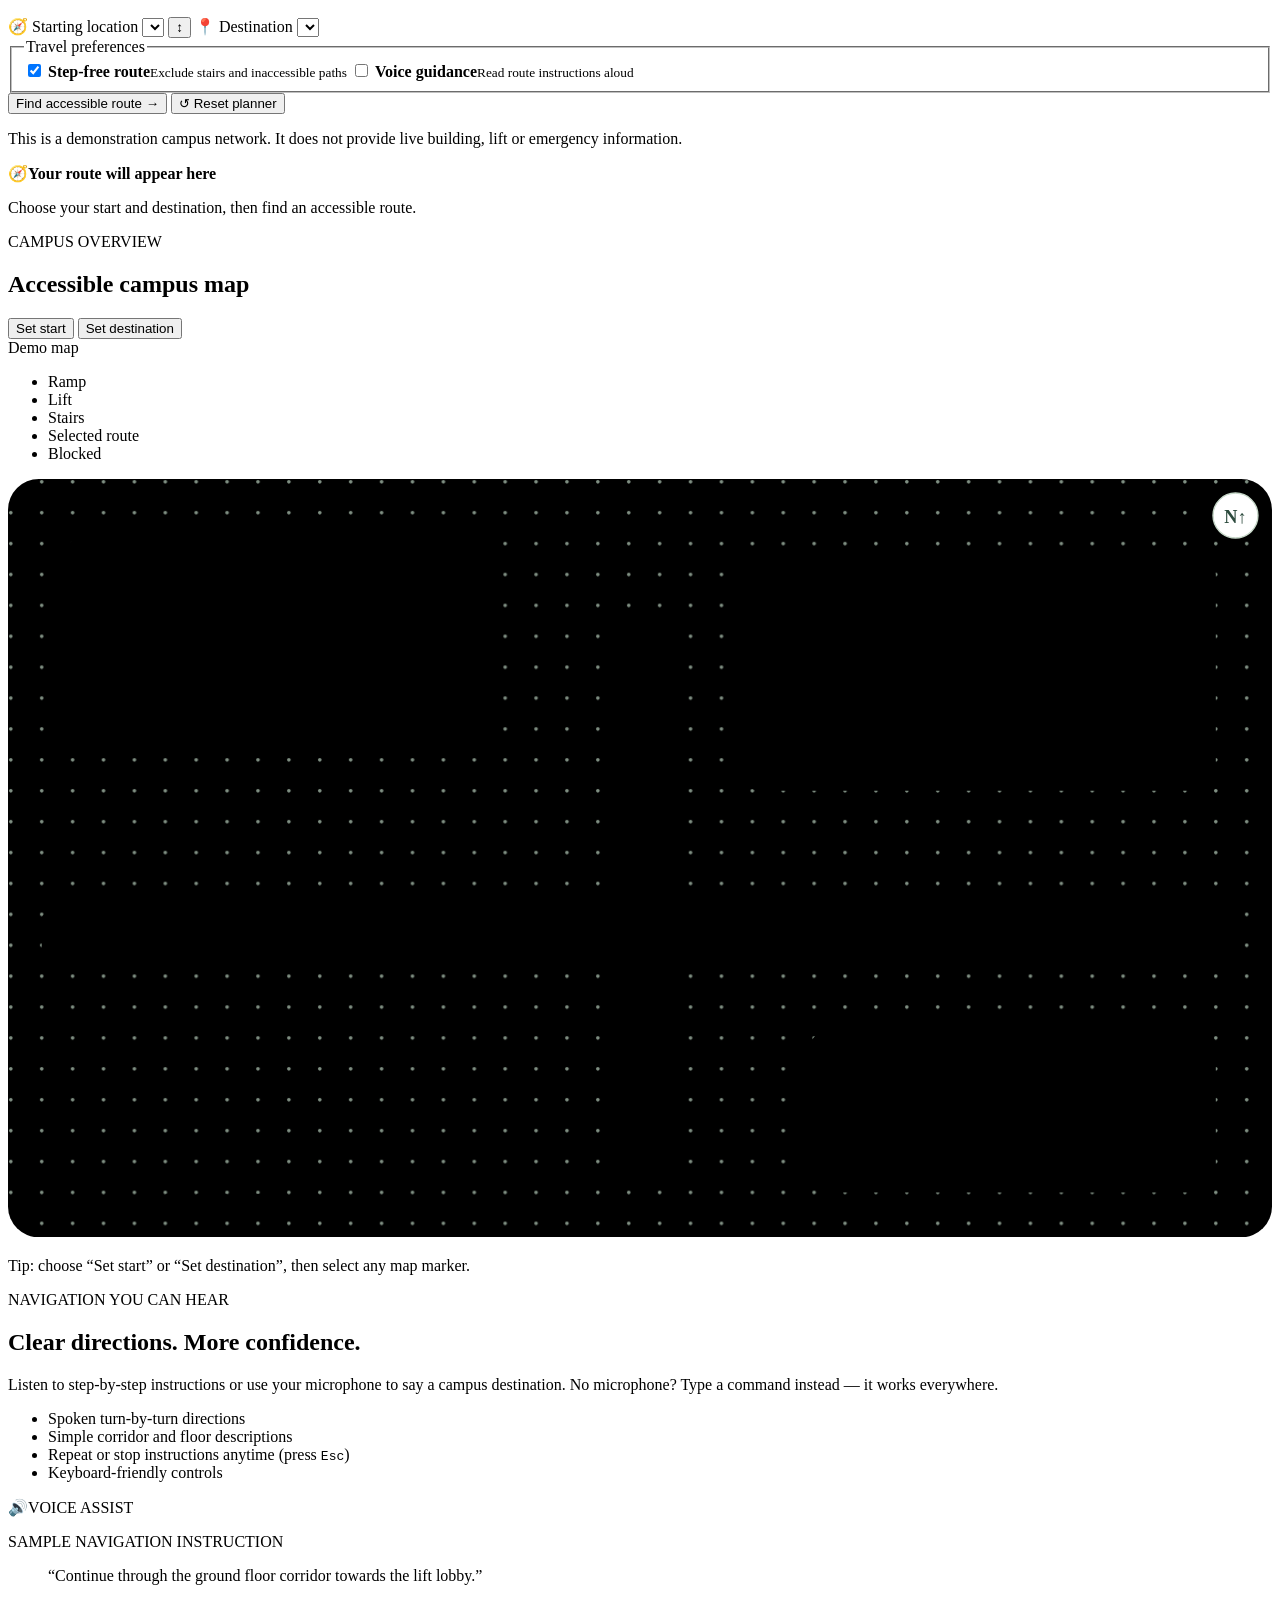
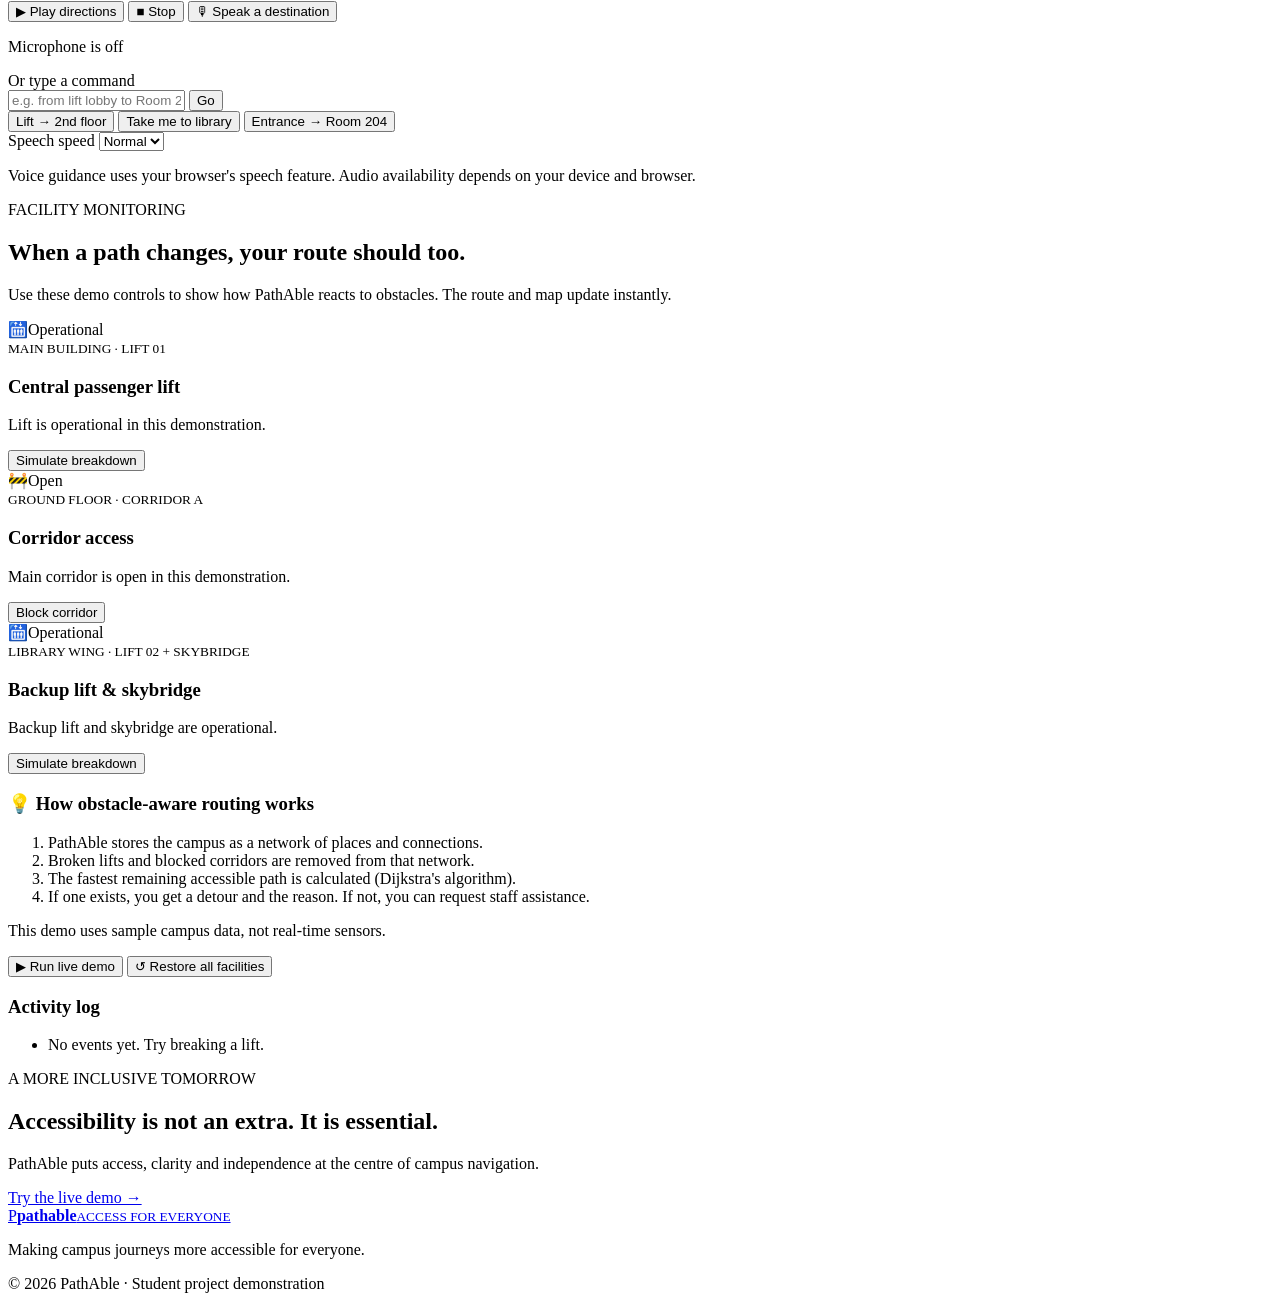
==== commit b5365b66: "Fix blank page and add colourful illustrations Bug fix - Page looked blank because sections stayed " ====
--- a/index (1).html
+++ b/index (1).html
@@ -3,335 +3,498 @@
 <head>
   <meta charset="UTF-8" />
   <meta name="viewport" content="width=device-width, initial-scale=1.0" />
-  <title>Accessible Campus Navigator – Every path, made accessible</title>
-  <meta name="description" content="A mobile app that helps wheelchair users and visually impaired students find step-free, accessible routes around the college campus, with voice and landmark directions." />
+  <title>PathAble | Accessible Campus Navigator</title>
+  <meta name="description" content="PathAble helps students explore accessible routes around campus, reroutes around broken lifts and blocked corridors, and speaks directions aloud." />
+  <meta name="theme-color" content="#0f6b50" />
   <link rel="preconnect" href="https://fonts.googleapis.com" />
   <link rel="preconnect" href="https://fonts.gstatic.com" crossorigin />
-  <link href="https://fonts.googleapis.com/css2?family=Inter:wght@400;500;600;700&family=Playfair+Display:wght@600;700;800&display=swap" rel="stylesheet" />
+  <link href="https://fonts.googleapis.com/css2?family=Plus+Jakarta+Sans:wght@400;500;600;700;800&family=Sora:wght@600;700;800&display=swap" rel="stylesheet" />
   <link rel="stylesheet" href="style.css" />
+  <script>document.documentElement.classList.add('js');</script>
 </head>
 <body>
-  <div id="progress" aria-hidden="true"></div>
-
-  <!-- NAV -->
-  <header class="nav" id="nav">
-    <a href="#home" class="logo" aria-label="Accessible Campus Navigator home">
-      <span class="logo-mark">♿</span>
-      <span class="logo-text">Accessible Campus <em>Navigator</em></span>
-    </a>
-    <nav id="menu" aria-label="Main navigation">
-      <a href="#problem">Problem</a>
-      <a href="#solution">Solution</a>
-      <a href="#demo">Live Demo</a>
-      <a href="#features">Features</a>
-      <a href="#report">Lift Status</a>
-      <a href="#recorder">Voice Recorder</a>
-      <a href="#faq">FAQ</a>
-      <a href="#contact" class="btn btn-sm btn-gold">Contact</a>
-    </nav>
-    <div class="nav-actions">
-      <button id="themeBtn" class="icon-btn" aria-label="Toggle dark mode" title="Toggle dark mode">🌙</button>
-      <button id="burger" class="icon-btn burger" aria-label="Open menu" aria-expanded="false">☰</button>
+  <svg width="0" height="0" style="position:absolute" aria-hidden="true" focusable="false">
+    <defs>
+      <symbol id="wc" viewBox="-30 -26 64 78">
+        <circle cx="-2" cy="30" r="17" fill="#fff" fill-opacity=".35" stroke="#24332d" stroke-width="4"/>
+        <circle cx="-2" cy="30" r="3" fill="#24332d"/>
+        <rect x="-12" y="-4" width="20" height="26" rx="8" fill="#ef6f6c"/>
+        <circle cx="-2" cy="-14" r="9" fill="#f2c7a1"/>
+        <path d="M-11 -16 Q-2 -29 7 -16 Q0 -21 -11 -16Z" fill="#2f2a35"/>
+        <rect x="-6" y="20" width="26" height="9" rx="4" fill="#3b5bdb"/>
+        <rect x="14" y="22" width="9" height="20" rx="4" fill="#3b5bdb"/>
+        <rect x="12" y="40" width="14" height="6" rx="3" fill="#24332d"/>
+        <path d="M-14 -2 Q-23 8 -18 21" stroke="#24332d" stroke-width="4" fill="none" stroke-linecap="round"/>
+      </symbol>
+      <symbol id="walker" viewBox="-20 -30 40 84">
+        <circle cx="0" cy="-18" r="9" fill="#f0bf98"/>
+        <path d="M-10 -20 Q0 -34 10 -20 Q2 -24 -10 -20Z" fill="#6b3f2a"/>
+        <rect x="-11" y="-8" width="22" height="30" rx="9" fill="#2bb384"/>
+        <rect x="-18" y="-4" width="10" height="22" rx="5" fill="#f2b84b"/>
+        <rect x="-9" y="20" width="8" height="28" rx="4" fill="#32436b"/>
+        <rect x="1" y="20" width="8" height="28" rx="4" fill="#32436b"/>
+        <rect x="-11" y="46" width="12" height="6" rx="3" fill="#24332d"/>
+        <rect x="1" y="46" width="12" height="6" rx="3" fill="#24332d"/>
+      </symbol>
+    </defs>
+  </svg>
+  <a class="skip" href="#planner">Skip to route planner</a>
+
+  <!-- ============ HEADER ============ -->
+  <header class="site-header" id="top">
+    <div class="wrap header-row">
+      <a href="#home" class="brand" aria-label="PathAble home">
+        <span class="brand-mark">P</span>
+        <span class="brand-text"><b>pathable</b><small>ACCESS FOR EVERYONE</small></span>
+      </a>
+
+      <nav id="siteNav" class="nav" aria-label="Main navigation">
+        <a href="#home" data-spy="home">Home</a>
+        <a href="#features" data-spy="features">Features</a>
+        <a href="#planner" data-spy="planner">Route planner</a>
+        <a href="#map" data-spy="map">Campus map</a>
+        <a href="#voice" data-spy="voice">Voice</a>
+        <a href="#facility" data-spy="facility">Facility status</a>
+      </nav>
+
+      <div class="header-tools">
+        <button class="tool" id="contrastBtn" type="button" aria-pressed="false" aria-label="Toggle high contrast" title="Toggle high contrast">🌓 <span>Contrast</span></button>
+        <button class="tool" id="textBtn" type="button" aria-label="Change text size" title="Change text size">A+ <span id="textLabel">Text size</span></button>
+        <a class="btn btn-primary btn-sm cta-head" href="#planner">Plan a route ↗</a>
+        <button class="burger" id="navToggle" type="button" aria-expanded="false" aria-controls="siteNav" aria-label="Open menu">☰</button>
+      </div>
     </div>
   </header>
 
-  <main>
-    <!-- HERO -->
-    <section class="hero" id="home">
-      <div class="glow g1"></div><div class="glow g2"></div>
-      <div class="container hero-grid">
-        <div class="hero-text reveal">
-          <span class="eyebrow">Mobile app · College campus</span>
-          <h1>Every path on campus, <em>made accessible.</em></h1>
-          <p>Accessible Campus Navigator helps <b>wheelchair users</b> and <b>visually impaired students</b> find classrooms, libraries and buildings using safe, step-free routes with voice and landmark directions.</p>
-          <div class="hero-btns">
-            <a href="#demo" class="btn btn-gold">🧭 Try the live demo</a>
-            <a href="#solution" class="btn btn-outline">How it works</a>
-          </div>
-          <ul class="hero-points">
-            <li>✔ Fastest &amp; step-free routes</li>
-            <li>✔ Voice &amp; landmark directions</li>
-            <li>✔ Live broken-lift alerts</li>
+  <main id="home">
+    <!-- ============ HERO ============ -->
+    <section class="hero">
+      <div class="blob b1"></div><div class="blob b2"></div><div class="blob b3"></div>
+      <div class="wrap hero-grid">
+        <div class="hero-copy reveal">
+          <span class="eyebrow">SMART ACCESSIBLE CAMPUS NAVIGATION</span>
+          <h1>Every step matters.<br /><span class="grad">Every path is possible.</span></h1>
+          <p class="lead">Find routes that work for you. PathAble checks ramps, lifts, stairs and blocked corridors before suggesting a way across campus &mdash; and finds a new way the moment something breaks.</p>
+          <div class="hero-actions">
+            <a class="btn btn-primary" href="#planner">Explore route planner →</a>
+            <button class="btn btn-ghost" id="demoBtn" type="button">▶ Run live demo</button>
+          </div>
+          <p class="hero-note">♿ Designed with wheelchair users and visually impaired students in mind</p>
+          <dl class="stats">
+            <div><dt data-count="9">0</dt><dd>Campus locations</dd></div>
+            <div><dt data-count="2">0</dt><dd>Lifts monitored</dd></div>
+            <div><dt data-count="3">0</dt><dd>Live simulations</dd></div>
+          </dl>
+        </div>
+
+        <div class="hero-visual reveal" aria-hidden="true">
+          <div class="preview-card">
+            <div class="preview-top"><span class="dot-live"></span> Your campus, connected <em>Demo mode</em></div>
+            <svg viewBox="0 0 520 340" class="preview-svg" role="img" aria-label="Illustration: a wheelchair user and a student on a campus with a ramp, a lift tower and a classroom wing">
+              <defs>
+                <linearGradient id="sky" x1="0" y1="0" x2="0" y2="1"><stop offset="0" stop-color="#7fd0ff"/><stop offset="1" stop-color="#fff1d6"/></linearGradient>
+                <radialGradient id="sun"><stop offset="0" stop-color="#fffbe0"/><stop offset="1" stop-color="#ffc45c"/></radialGradient>
+              </defs>
+              <rect width="520" height="340" fill="url(#sky)"/>
+              <circle cx="448" cy="58" r="56" fill="#ffd77a" opacity=".28"/>
+              <circle cx="448" cy="58" r="34" fill="url(#sun)"/>
+              <g fill="#fff" opacity=".92"><ellipse cx="86" cy="62" rx="36" ry="12"/><ellipse cx="114" cy="53" rx="24" ry="12"/><ellipse cx="268" cy="38" rx="30" ry="10"/><ellipse cx="290" cy="31" rx="20" ry="10"/></g>
+              <path d="M0 232 Q90 170 200 215 T400 205 T520 222 V340 H0Z" fill="#a6e0b1"/>
+              <!-- main building -->
+              <rect x="34" y="112" width="186" height="118" rx="10" fill="#27a07d"/>
+              <rect x="28" y="104" width="198" height="16" rx="6" fill="#1b7c61"/>
+              <g fill="#d9fff1"><rect x="50" y="134" width="26" height="22" rx="4"/><rect x="88" y="134" width="26" height="22" rx="4"/><rect x="178" y="134" width="26" height="22" rx="4"/><rect x="50" y="176" width="26" height="22" rx="4"/><rect x="178" y="176" width="26" height="22" rx="4"/></g>
+              <rect x="118" y="172" width="42" height="58" rx="6" fill="#fff6dd"/><line x1="139" y1="172" x2="139" y2="230" stroke="#c9b98a" stroke-width="2"/>
+              <!-- lift tower -->
+              <rect x="238" y="58" width="68" height="172" rx="10" fill="#7b61d6"/>
+              <rect x="232" y="50" width="80" height="16" rx="6" fill="#5b43b8"/>
+              <rect x="254" y="168" width="36" height="62" rx="6" fill="#efeaff"/><line x1="272" y1="168" x2="272" y2="230" stroke="#b9acec" stroke-width="2"/>
+              <rect x="254" y="86" width="36" height="52" rx="6" fill="#efeaff"/>
+              <text x="272" y="122" text-anchor="middle" font-size="26">🛗</text>
+              <!-- classroom wing -->
+              <rect x="326" y="92" width="160" height="138" rx="10" fill="#f08c54"/>
+              <rect x="320" y="84" width="172" height="16" rx="6" fill="#c96a35"/>
+              <g fill="#fff0e2"><rect x="344" y="112" width="30" height="24" rx="4"/><rect x="388" y="112" width="30" height="24" rx="4"/><rect x="432" y="112" width="30" height="24" rx="4"/><rect x="344" y="160" width="30" height="24" rx="4"/><rect x="388" y="160" width="30" height="24" rx="4"/><rect x="432" y="160" width="30" height="24" rx="4"/></g>
+              <text x="406" y="206" text-anchor="middle" font-size="11" font-weight="800" fill="#fff" letter-spacing="2">CLASSROOM WING</text>
+              <!-- ground, path and ramp -->
+              <path d="M0 252 Q120 222 250 246 T520 240 V340 H0Z" fill="#6fcb8f"/>
+              <rect x="0" y="262" width="520" height="40" fill="#e3e9e2"/>
+              <rect x="0" y="262" width="520" height="5" fill="#cfd8ce"/>
+              <g stroke="#fff" stroke-width="3" stroke-dasharray="14 12"><line x1="0" y1="288" x2="520" y2="288"/></g>
+              <polygon points="42,262 118,230 168,230 168,262" fill="#cfe9d9"/>
+              <line x1="42" y1="258" x2="118" y2="226" stroke="#1f9d6b" stroke-width="4" stroke-linecap="round"/>
+              <!-- trees -->
+              <g><rect x="12" y="214" width="8" height="30" rx="3" fill="#8b5a36"/><circle cx="16" cy="204" r="22" fill="#2f9e6a"/><circle cx="2" cy="216" r="14" fill="#3fb67c"/>
+                 <rect x="500" y="210" width="8" height="34" rx="3" fill="#8b5a36"/><circle cx="504" cy="198" r="24" fill="#2f9e6a"/><circle cx="516" cy="212" r="14" fill="#3fb67c"/></g>
+              <!-- route -->
+              <path d="M96 282 H272 V122 H410" fill="none" stroke="#fff" stroke-width="10" stroke-linecap="round" stroke-linejoin="round" opacity=".9"/>
+              <path class="pv-route" d="M96 282 H272 V122 H410" fill="none" stroke="#14795a" stroke-width="5" stroke-linecap="round" stroke-linejoin="round" stroke-dasharray="10 10"/>
+              <circle cx="272" cy="230" r="14" fill="#fff" stroke="#7b61d6" stroke-width="3"/><text x="272" y="236" text-anchor="middle" font-size="15">🛗</text>
+              <circle cx="414" cy="122" r="17" fill="#fff" stroke="#e5484d" stroke-width="3"/><text x="414" y="129" text-anchor="middle" font-size="18">🚩</text>
+              <!-- people -->
+              <use href="#wc" x="70" y="222" width="64" height="78"/>
+              <use href="#walker" x="352" y="228" width="42" height="88"/>
+              <g stroke="#24332d" stroke-width="3" stroke-linecap="round" opacity=".45"><line x1="50" y1="262" x2="38" y2="262"/><line x1="52" y1="270" x2="36" y2="270"/></g>
+            </svg>
+            <div class="preview-foot"><span>Step-free paths</span><strong>✓ Checked</strong></div>
+          </div>
+          <div class="float-chip c1">🛗 Lift 01 · Operational</div>
+          <div class="float-chip c2">🔊 Voice directions on</div>
+        </div>
+      </div>
+    </section>
+
+    <!-- ============ FEATURES ============ -->
+    <section class="section" id="features">
+      <div class="wrap">
+        <div class="section-head reveal">
+          <span class="eyebrow">WHY PATHABLE</span>
+          <h2>Access first. <span class="grad">Not just the shortest path.</span></h2>
+        </div>
+        <div class="cards five">
+          <article class="card feature reveal"><span class="f-ico">♿</span><h3>Step-free routing</h3><p>Avoid stairs whenever you need to. Only ramps, lifts and level corridors are used.</p></article>
+          <article class="card feature reveal"><span class="f-ico">🛗</span><h3>Facility awareness</h3><p>React to lift outages instantly. Broken lifts are removed from the network.</p></article>
+          <article class="card feature reveal"><span class="f-ico">↗</span><h3>Obstacle detours</h3><p>Corridor blocked? PathAble finds another accessible way and tells you why.</p></article>
+          <article class="card feature reveal"><span class="f-ico">🔊</span><h3>Voice directions</h3><p>Listen to turn-by-turn steps or speak your destination out loud.</p></article>
+          <article class="card feature reveal"><span class="f-ico">🙋</span><h3>Assistance fallback</h3><p>If no accessible path exists, request help from campus staff in one tap.</p></article>
+        </div>
+      </div>
+    </section>
+
+    <!-- ============ STORIES (colourful scenarios) ============ -->
+    <section class="section gallery" id="stories">
+      <div class="wrap">
+        <div class="section-head reveal">
+          <span class="eyebrow">SEE IT IN ACTION</span>
+          <h2>Three moments. <span class="grad">One confident journey.</span></h2>
+        </div>
+        <div class="cards three">
+          <article class="story s-green reveal">
+            <div class="story-art">
+              <svg viewBox="0 0 360 210" role="img" aria-label="A wheelchair user rolling up a gentle ramp to a building">
+                <circle cx="300" cy="46" r="26" fill="#fff6c8"/>
+                <rect x="206" y="64" width="124" height="116" rx="10" fill="#27a07d"/><rect x="200" y="56" width="136" height="14" rx="5" fill="#1b7c61"/>
+                <rect x="252" y="120" width="34" height="60" rx="5" fill="#fff6dd"/>
+                <g fill="#d9fff1"><rect x="220" y="82" width="24" height="20" rx="4"/><rect x="294" y="82" width="24" height="20" rx="4"/></g>
+                <rect x="0" y="180" width="360" height="30" fill="#bfeacf"/>
+                <polygon points="24,180 190,180 190,140 150,140" fill="#e9fff3" opacity=".9"/>
+                <polygon points="30,180 170,180 170,150" fill="#fff"/>
+                <line x1="30" y1="176" x2="170" y2="146" stroke="#1f9d6b" stroke-width="5" stroke-linecap="round"/>
+                <use href="#wc" x="84" y="86" width="64" height="78"/>
+                <text x="46" y="60" font-size="34">♿</text>
+              </svg>
+            </div>
+            <div class="story-body"><span class="pill">Step-free</span><h3>Ramps first, stairs never</h3><p>Turn on step-free routing and PathAble only uses ramps, lifts and level corridors.</p></div>
+          </article>
+
+          <article class="story s-purple reveal">
+            <div class="story-art">
+              <svg viewBox="0 0 360 210" role="img" aria-label="A broken lift with a detour arrow around it to a skybridge">
+                <rect x="40" y="40" width="80" height="140" rx="10" fill="#7b61d6"/><rect x="34" y="32" width="92" height="14" rx="5" fill="#5b43b8"/>
+                <rect x="58" y="110" width="44" height="70" rx="6" fill="#efeaff"/>
+                <text x="80" y="92" text-anchor="middle" font-size="34">🛗</text>
+                <circle cx="120" cy="52" r="20" fill="#e5484d" stroke="#fff" stroke-width="4"/><text x="120" y="59" text-anchor="middle" font-size="20" font-weight="800" fill="#fff">✕</text>
+                <rect x="240" y="40" width="80" height="140" rx="10" fill="#9a86e8"/><rect x="234" y="32" width="92" height="14" rx="5" fill="#6d56c9"/>
+                <rect x="258" y="110" width="44" height="70" rx="6" fill="#f6f3ff"/>
+                <text x="280" y="92" text-anchor="middle" font-size="34">🛗</text>
+                <rect x="126" y="76" width="116" height="16" rx="8" fill="#2bb384"/><text x="184" y="88" text-anchor="middle" font-size="10" font-weight="800" fill="#fff" letter-spacing="1">SKYBRIDGE</text>
+                <path d="M80 196 Q180 236 280 196" fill="none" stroke="#fff" stroke-width="9" stroke-linecap="round" opacity=".9"/>
+                <path class="pv-route" d="M80 196 Q180 236 280 196" fill="none" stroke="#14795a" stroke-width="5" stroke-linecap="round" stroke-dasharray="10 10"/>
+              </svg>
+            </div>
+            <div class="story-body"><span class="pill">Detour</span><h3>Lift down? New route, instantly</h3><p>When Lift 01 breaks, the route switches to Library Lift 02 and the skybridge, and tells you why.</p></div>
+          </article>
+
+          <article class="story s-orange reveal">
+            <div class="story-art">
+              <svg viewBox="0 0 360 210" role="img" aria-label="A student listening to spoken directions">
+                <circle cx="96" cy="108" r="64" fill="#fff" opacity=".35"/>
+                <use href="#walker" x="62" y="46" width="68" height="146"/>
+                <path d="M62 62 Q96 24 130 62" fill="none" stroke="#32436b" stroke-width="6" stroke-linecap="round"/>
+                <rect x="54" y="58" width="12" height="20" rx="6" fill="#ef6f6c"/><rect x="126" y="58" width="12" height="20" rx="6" fill="#ef6f6c"/>
+                <g fill="none" stroke="#fff" stroke-width="5" stroke-linecap="round"><path d="M150 70 Q164 84 150 98"/><path d="M162 58 Q186 84 162 110"/></g>
+                <rect x="170" y="38" width="170" height="74" rx="18" fill="#fff"/><polygon points="176,96 160,120 198,108" fill="#fff"/>
+                <text x="255" y="68" text-anchor="middle" font-size="13" font-weight="800" fill="#7a3d12">“Continue to the</text>
+                <text x="255" y="88" text-anchor="middle" font-size="13" font-weight="800" fill="#7a3d12">lift lobby.”</text>
+                <g fill="#ef6f6c"><rect x="200" y="150" width="8" height="24" rx="4"/><rect x="216" y="136" width="8" height="38" rx="4"/><rect x="232" y="144" width="8" height="30" rx="4"/><rect x="248" y="128" width="8" height="46" rx="4"/><rect x="264" y="142" width="8" height="32" rx="4"/><rect x="280" y="150" width="8" height="24" rx="4"/></g>
+              </svg>
+            </div>
+            <div class="story-body"><span class="pill">Voice</span><h3>Hear every turn</h3><p>Listen to step-by-step directions, or say “from lift lobby to second floor” and let PathAble plan it.</p></div>
+          </article>
+        </div>
+      </div>
+    </section>
+
+    <!-- ============ PLANNER ============ -->
+    <section class="section tint" id="planner">
+      <div class="wrap">
+        <div class="section-head reveal">
+          <span class="eyebrow">YOUR JOURNEY STARTS HERE</span>
+          <h2>Plan a route that works.</h2>
+          <p class="sub">Choose two campus locations and your access preferences.</p>
+        </div>
+
+        <div class="planner-grid">
+          <form class="card planner reveal" id="plannerForm" autocomplete="off">
+            <div class="card-title"><span class="step-no">01</span><h3>Journey details</h3></div>
+
+            <label class="field">
+              <span class="field-label">🧭 Starting location</span>
+              <select id="startSel"></select>
+            </label>
+
+            <button class="swap" id="swapBtn" type="button" aria-label="Swap starting point and destination" title="Swap">↕</button>
+
+            <label class="field">
+              <span class="field-label">📍 Destination</span>
+              <select id="destSel"></select>
+            </label>
+
+            <fieldset class="prefs">
+              <legend>Travel preferences</legend>
+              <label class="switch">
+                <input type="checkbox" id="stepFree" checked />
+                <span class="track"><i></i></span>
+                <span class="sw-text"><b>Step-free route</b><small>Exclude stairs and inaccessible paths</small></span>
+              </label>
+              <label class="switch">
+                <input type="checkbox" id="voiceGuide" />
+                <span class="track"><i></i></span>
+                <span class="sw-text"><b>Voice guidance</b><small>Read route instructions aloud</small></span>
+              </label>
+            </fieldset>
+
+            <div class="form-actions">
+              <button class="btn btn-primary" id="findBtn" type="submit">Find accessible route →</button>
+              <button class="btn btn-ghost" id="resetBtn" type="button">↺ Reset planner</button>
+            </div>
+            <p class="fine" id="plannerMsg" role="status"></p>
+            <p class="fine">This is a demonstration campus network. It does not provide live building, lift or emergency information.</p>
+          </form>
+
+          <div class="card result reveal" id="result" aria-live="polite">
+            <div class="result-empty"><span>🧭</span><b>Your route will appear here</b><p>Choose your start and destination, then find an accessible route.</p></div>
+          </div>
+        </div>
+      </div>
+    </section>
+
+    <!-- ============ MAP ============ -->
+    <section class="section" id="map">
+      <div class="wrap">
+        <div class="map-card card reveal">
+          <div class="map-head">
+            <div>
+              <span class="eyebrow">CAMPUS OVERVIEW</span>
+              <h2 class="h2-sm">Accessible campus map</h2>
+            </div>
+            <div class="map-controls">
+              <div class="seg" role="group" aria-label="Marker selection mode">
+                <button type="button" id="modeStart" class="seg-btn active" aria-pressed="true">Set start</button>
+                <button type="button" id="modeDest" class="seg-btn" aria-pressed="false">Set destination</button>
+              </div>
+              <span class="demo-pill"><i class="dot-live"></i> Demo map</span>
+            </div>
+          </div>
+
+          <ul class="legend" aria-label="Map legend">
+            <li><i class="lg ramp"></i>Ramp</li>
+            <li><i class="lg lift"></i>Lift</li>
+            <li><i class="lg stairs"></i>Stairs</li>
+            <li><i class="lg route"></i>Selected route</li>
+            <li><i class="lg blocked"></i>Blocked</li>
           </ul>
-        </div>
-        <div class="collage reveal" aria-hidden="false">
-          <figure class="ph ph-a"><img data-img="wheel" alt="A student in a wheelchair" /></figure>
-          <figure class="ph ph-b"><img data-img="campus" alt="Students walking across a university campus" /></figure>
-          <figure class="ph ph-c"><img data-img="cane" alt="A visually impaired person walking with a white cane" /></figure>
-          <div class="chip-float cf1">✅ Step-free route found</div>
-          <div class="chip-float cf2">🔊 "Turn left at Reception"</div>
-          <div class="chip-float cf3">⚠️ Lift L2 out of service</div>
-        </div>
-      </div>
-      <svg class="wave" viewBox="0 0 1440 90" preserveAspectRatio="none" aria-hidden="true"><path d="M0 40 C 240 100 480 0 720 40 S 1200 90 1440 30 V90 H0Z"/></svg>
-    </section>
-
-    <!-- AIM -->
-    <section class="aim">
-      <div class="container aim-grid">
+
+          <div class="map-frame">
+            <svg id="campusMap" viewBox="0 0 900 540" role="group" aria-labelledby="mapTitle mapDesc">
+              <title id="mapTitle">Accessible campus map</title>
+              <desc id="mapDesc">Interactive map. Use the markers to choose a start or destination, then view the accessible route.</desc>
+              <defs>
+                <pattern id="dots" width="22" height="22" patternUnits="userSpaceOnUse"><circle cx="2" cy="2" r="1.3" fill="#b7cdbb" opacity=".7"/></pattern>
+                <filter id="soft" x="-20%" y="-20%" width="140%" height="140%"><feDropShadow dx="0" dy="3" stdDeviation="3" flood-color="#0f2a22" flood-opacity=".18"/></filter>
+              </defs>
+              <rect class="map-bg" x="0" y="0" width="900" height="540" rx="22"/>
+              <rect x="0" y="0" width="900" height="540" rx="22" fill="url(#dots)"/>
+
+              <rect class="band" x="24" y="308" width="852" height="44" rx="6"/>
+              <rect class="band" x="428" y="96" width="44" height="400" rx="6"/>
+
+              <rect class="zone z-main" x="40" y="40" width="300" height="150" rx="16"/>
+              <text class="zone-label" x="190" y="120">MAIN BUILDING</text>
+              <rect class="zone z-class" x="520" y="52" width="340" height="170" rx="16"/>
+              <text class="zone-label purple" x="690" y="88">CLASSROOM WING · 2ND FLOOR</text>
+              <rect class="zone z-lib" x="570" y="392" width="290" height="116" rx="16"/>
+              <text class="zone-label brown" x="660" y="420">LIBRARY</text>
+              <text class="zone-label small" x="100" y="520">GROUND FLOOR</text>
+              <g class="north" transform="translate(874 26)"><circle r="16" fill="#fff" stroke="#c7d8c9"/><text y="5" text-anchor="middle" font-size="13" font-weight="800" fill="#2c4a3d">N↑</text></g>
+
+              <g id="layerEdges"></g>
+              <g id="layerRoute"></g>
+              <g id="layerNodes"></g>
+            </svg>
+          </div>
+          <p class="fine" id="mapHint">Tip: choose “Set start” or “Set destination”, then select any map marker.</p>
+        </div>
+      </div>
+    </section>
+
+    <!-- ============ VOICE ============ -->
+    <section class="section tint" id="voice">
+      <div class="wrap voice-grid">
         <div class="reveal">
-          <span class="eyebrow dark">Our aim</span>
-          <h2>Travelling around campus should be <em>easy, safe</em> and independent for everyone.</h2>
-          <p class="lead">Whether you use a wheelchair, have low vision, or just want the quickest way to class, the app shows the right path for you.</p>
-        </div>
-        <div class="mosaic reveal">
-          <figure><img data-img="library" alt="Students studying in a college library" /></figure>
-          <figure><img data-img="campus2" alt="Students walking together on campus" /></figure>
-          <figure><img data-img="phone" alt="A person checking a map on a smartphone" /></figure>
-        </div>
-      </div>
-    </section>
-
-    <!-- PROBLEM -->
-    <section id="problem" class="section">
-      <div class="container">
-        <div class="sec-head reveal">
-          <span class="eyebrow dark">The problem</span>
-          <h2>Students don't know which path is <em>safe and accessible</em> for them</h2>
-          <p>Every day, students with disabilities face avoidable barriers on campus.</p>
-        </div>
-        <div class="grid g4">
-          <article class="card prob reveal"><figure><img data-img="wheel2" alt="Young woman in a wheelchair" /></figure><div class="pad"><span class="num">01</span><h3>Stairs block the way</h3><p>Wheelchair users cannot easily use stairs and often take long detours.</p></div></article>
-          <article class="card prob reveal"><figure><img data-img="ramp" alt="Wheelchair ramp with accessibility symbol" /></figure><div class="pad"><span class="num">02</span><h3>Ramps &amp; lifts are hidden</h3><p>Students don't know where ramps and lifts are available.</p></div></article>
-          <article class="card prob reveal"><figure><img data-img="cane2" alt="Person using a walking stick" /></figure><div class="pad"><span class="num">03</span><h3>Classrooms are hard to find</h3><p>Visually impaired students may find it difficult to find classrooms.</p></div></article>
-          <article class="card prob reveal"><figure><img data-img="lift" alt="Person pressing a lift button" /></figure><div class="pad"><span class="num">04</span><h3>Lifts stop working</h3><p>Sometimes lifts break down, and students don't know about it until they arrive.</p></div></article>
-        </div>
-      </div>
-    </section>
-
-    <!-- SOLUTION -->
-    <section id="solution" class="section tinted">
-      <div class="container">
-        <div class="sec-head reveal">
-          <span class="eyebrow dark">Our solution</span>
-          <h2>A mobile app that shows the <em>correct path</em></h2>
-          <p>We are developing a mobile application that shows students the correct path to reach their destination.</p>
-        </div>
-        <div class="grid g3">
-          <article class="card sol reveal"><span class="s-ico">⚡</span><h3>Fastest route</h3><p>The route that takes less time.</p></article>
-          <article class="card sol reveal"><span class="s-ico">♿</span><h3>Step-free route</h3><p>A route without stairs, using flat paths, ramps and lifts.</p></article>
-          <article class="card sol reveal"><span class="s-ico">🔊</span><h3>Voice directions</h3><p>The app tells students where to go, out loud.</p></article>
-          <article class="card sol reveal"><span class="s-ico">🏛️</span><h3>Landmark directions</h3><p>Gives instructions using places like reception, lifts and entrances.</p></article>
-          <article class="card sol reveal"><span class="s-ico">📢</span><h3>Report broken lift</h3><p>Students can report if a lift is not working, by typing or by voice note.</p></article>
-          <article class="card sol reveal"><span class="s-ico">🔄</span><h3>Route updates</h3><p>The app suggests another route if a lift is broken.</p></article>
-        </div>
-      </div>
-    </section>
-
-    <!-- LIVE DEMO -->
-    <section id="demo" class="section">
-      <div class="container">
-        <div class="sec-head reveal">
-          <span class="eyebrow dark">Live demo</span>
-          <h2>Plan a route — by <em>tapping or by talking</em></h2>
-          <p>A working prototype on a sample campus. Choose places from the lists, click buildings on the map, or use your voice.</p>
-        </div>
-
-        <div class="demo reveal">
-          <div class="demo-panel">
-            <label for="from">📍 From</label>
-            <select id="from"></select>
-            <button id="swapBtn" class="swap" title="Swap start and destination" aria-label="Swap start and destination">⇅</button>
-            <label for="to">🏁 To</label>
-            <select id="to"></select>
-
-            <div class="modes" role="radiogroup" aria-label="Route type">
-              <label class="mode"><input type="radio" name="mode" value="fast" checked /><span>⚡ Fastest</span></label>
-              <label class="mode"><input type="radio" name="mode" value="step" /><span>♿ Step-free</span></label>
-            </div>
-            <button id="goBtn" class="btn wide">🧭 Find route</button>
-
-            <!-- VOICE ASSISTANT -->
-            <div class="voice-box" id="voiceBox">
-              <div class="vb-head"><b>🎙 Voice assistant</b><span id="voiceStatus" class="vstatus" aria-live="polite">Ready</span></div>
-              <button id="micBtn" class="btn wide mic" type="button"><span class="mic-dot"></span><span id="micLabel">🎤 Speak your destination</span></button>
-              <p class="tiny">Say: <i>"Take me to the library step free"</i> or <i>"From main gate to classroom"</i>.</p>
-              <div class="cmd">
-                <input id="cmdInput" type="text" placeholder="Or type a command…" aria-label="Type a voice command" />
-                <button id="cmdBtn" class="btn btn-sm" type="button">Go</button>
-              </div>
-              <div class="vrow">
-                <label class="speed">Speed <input id="rate" type="range" min="0.6" max="1.4" step="0.1" value="1" /></label>
-                <button id="testVoice" class="btn btn-sm btn-ghost" type="button">▶ Test voice</button>
-              </div>
-            </div>
-
-            <div id="alerts" class="alerts" aria-live="polite"></div>
-
-            <div id="result" class="result hidden">
-              <div class="summary" id="summary"></div>
-              <div class="voice-bar">
-                <button id="speakBtn" class="btn btn-sm" type="button">🔊 Read aloud</button>
-                <button id="nextBtn" class="btn btn-sm btn-ghost" type="button">⏭ Next step</button>
-                <button id="stopBtn" class="btn btn-sm btn-ghost" type="button">⏹ Stop</button>
-              </div>
-              <ol id="steps" class="steps"></ol>
-            </div>
-          </div>
-
-          <div class="map-wrap">
-            <div class="legend">
-              <span><i class="lg path"></i>Flat path</span>
-              <span><i class="lg ramp"></i>Ramp</span>
-              <span><i class="lg lift"></i>Lift</span>
-              <span><i class="lg stairs"></i>Stairs</span>
-            </div>
-            <svg id="map" viewBox="0 0 800 500" role="img" aria-label="Campus map"></svg>
-          </div>
-        </div>
-      </div>
-    </section>
-
-    <!-- FEATURES (5 main) -->
-    <section id="features" class="section tinted">
-      <div class="container">
-        <div class="sec-head reveal">
-          <span class="eyebrow dark">Main features</span>
-          <h2>Everything students need, <em>in one app</em></h2>
-        </div>
-
-        <div class="frow reveal">
-          <figure class="fimg"><img data-img="phone2" alt="Hand holding a smartphone showing a map" /></figure>
-          <div class="ftext"><span class="fnum">1</span><h3>Two route options</h3><p>Students can select the fastest route or a step-free route.</p>
-            <ul><li>Fastest: shortest walking time</li><li>Step-free: avoids every staircase</li></ul><a class="btn btn-sm" href="#demo">Try it →</a></div>
-        </div>
-
-        <div class="frow rev reveal">
-          <figure class="fimg"><img data-img="cane" alt="Visually impaired person with a white cane" /></figure>
-          <div class="ftext"><span class="fnum">2</span><h3>Voice navigation</h3><p>The app speaks directions so visually impaired students can follow them. You can also speak a destination and the app plans the route.</p>
-            <ul><li>Read-aloud, next step and stop controls</li><li>Voice commands for hands-free use</li></ul><a class="btn btn-sm" href="#demo">Try voice →</a></div>
-        </div>
-
-        <div class="frow reveal">
-          <figure class="fimg"><img data-img="campus" alt="Students on a campus walkway" /></figure>
-          <div class="ftext"><span class="fnum">3</span><h3>Landmark directions</h3><p>The app gives directions using familiar places like the main gate, reception and lift.</p>
-            <ul><li>"Look for the glass entrance and help desk"</li><li>Easy to follow without looking at a map</li></ul><a class="btn btn-sm" href="#demo">See directions →</a></div>
-        </div>
-
-        <div class="frow rev reveal">
-          <figure class="fimg"><img data-img="lift" alt="Lift control buttons" /></figure>
-          <div class="ftext"><span class="fnum">4</span><h3>Report broken lift</h3><p>Students can inform others when a lift is not working, with a short note or a recorded voice message.</p>
-            <ul><li>Report in seconds</li><li>Other students see the warning</li></ul><a class="btn btn-sm" href="#report">Report a lift →</a></div>
-        </div>
-
-        <div class="frow reveal">
-          <figure class="fimg"><img data-img="ramp" alt="Accessible ramp" /></figure>
-          <div class="ftext"><span class="fnum">5</span><h3>Route update</h3><p>If a lift is broken, the app finds another accessible route after the issue is verified.</p>
-            <ul><li>Automatic re-routing around the broken lift</li><li>Back to normal once it is fixed</li></ul><a class="btn btn-sm" href="#report">See lift status →</a></div>
-        </div>
-      </div>
-    </section>
-
-    <!-- REPORT + VOICE RECORDER -->
-    <section id="report" class="section">
-      <div class="container">
-        <div class="sec-head reveal">
-          <span class="eyebrow dark">Community powered</span>
-          <h2>Lift status &amp; <em>voice reporting</em></h2>
-          <p>Report a broken lift by typing, or record a voice note. Once the issue is verified, routes update automatically.</p>
-        </div>
-        <div class="report-grid reveal">
-          <div class="card pad-lg">
-            <h3>📢 Report a broken lift</h3>
-            <form id="reportForm" novalidate>
-              <label for="liftSel">Which lift?</label>
-              <select id="liftSel"></select>
-              <label for="note">What is wrong?</label>
-              <textarea id="note" rows="3" placeholder="e.g. Doors are stuck on the ground floor"></textarea>
-
-              <div class="recorder" id="recorder">
-                <div class="rec-head"><b>🎙 Voice recorder <small>(optional note)</small></b><span id="recTime" class="rec-time">0:00</span></div>
-                <canvas id="wave" height="64" aria-hidden="true"></canvas>
-                <div class="rec-btns">
-                  <button type="button" id="recStart" class="btn btn-sm rec-btn">● Record</button>
-                  <button type="button" id="recPause" class="btn btn-sm btn-ghost" disabled>⏸ Pause</button>
-                  <button type="button" id="recStop" class="btn btn-sm btn-ghost" disabled>■ Stop</button>
-                  <button type="button" id="recDel" class="btn btn-sm btn-ghost hidden">🗑 Delete</button>
-                </div>
-                <audio id="recPlayer" controls class="hidden"></audio>
-                <a id="recDownload" class="btn btn-sm btn-ghost dl hidden" download="voice-note.webm">⬇ Download recording</a>
-                <p id="recMsg" class="tiny" aria-live="polite">Tap Record and allow the microphone.</p>
-
-                <div class="alt">
-                  <span>📱 Microphone not working? Record with your phone or pick an audio file:</span>
-                  <label class="file-btn">Record / choose audio<input id="recFile" type="file" accept="audio/*" capture="user" /></label>
-                </div>
-                <details class="diag" id="diagBox">
-                  <summary>🔧 Run a microphone check</summary>
-                  <ul id="diagList" class="diag-list"><li class="warn">Press “Run check” to see what is blocking the microphone.</li></ul>
-                  <div class="diag-btns">
-                    <button type="button" id="diagBtn" class="btn btn-sm">Run check</button>
-                    <a id="newTab" class="btn btn-sm btn-ghost" href="#" target="_blank" rel="noopener">Open in a new tab ↗</a>
-                  </div>
-                </details>
-              </div>
-
-              <button class="btn wide" type="submit">Send report</button>
-            </form>
-            <p class="hint">💡 A report is <b>verified</b> when staff confirm it or when 2 students report the same lift.</p>
-          </div>
-
-          <div class="card pad-lg">
-            <h3>🛗 Live lift board</h3>
-            <div id="liftBoard" class="lift-board"></div>
-            <h4>Recent reports</h4>
-            <ul id="reportList" class="report-list"></ul>
-            <button id="resetBtn" class="btn btn-sm btn-ghost" type="button">↺ Reset demo data</button>
-          </div>
-        </div>
-      </div>
-    </section>
-
-    <!-- HOW IT WORKS -->
-    <section class="section tinted">
-      <div class="container">
-        <div class="sec-head reveal"><span class="eyebrow dark">How it works</span><h2>Four <em>simple</em> steps</h2></div>
-        <div class="timeline">
-          <div class="t-step reveal"><span>1</span><h3>Choose destination</h3><p>Pick or say a classroom, library or building.</p></div>
-          <div class="t-step reveal"><span>2</span><h3>Pick route type</h3><p>Fastest or step-free — your choice.</p></div>
-          <div class="t-step reveal"><span>3</span><h3>Follow the voice</h3><p>Hear landmark-based directions.</p></div>
-          <div class="t-step reveal"><span>4</span><h3>Stay updated</h3><p>Get a new route if a lift breaks.</p></div>
-        </div>
-      </div>
-    </section>
-
-    <!-- FAQ -->
-    <section id="faq" class="section">
-      <div class="container narrow">
-        <div class="sec-head reveal"><span class="eyebrow dark">FAQ</span><h2>Common <em>questions</em></h2></div>
-        <div class="faq reveal">
-          <div class="faq-item"><button class="faq-q" aria-expanded="false">Who is this app for? <span>＋</span></button><div class="faq-a"><p>Wheelchair users and visually impaired students first — but anyone can use the fastest route.</p></div></div>
-          <div class="faq-item"><button class="faq-q" aria-expanded="false">What is a step-free route? <span>＋</span></button><div class="faq-a"><p>A route that avoids every staircase and uses only flat paths, ramps and working lifts.</p></div></div>
-          <div class="faq-item"><button class="faq-q" aria-expanded="false">What happens if a lift is broken? <span>＋</span></button><div class="faq-a"><p>Students can report it. After the issue is verified, the app finds another accessible route automatically.</p></div></div>
-          <div class="faq-item"><button class="faq-q" aria-expanded="false">The microphone or voice is not working. What should I do? <span>＋</span></button><div class="faq-a"><p>Open the site over https (or localhost), use Chrome or Edge, and press Allow when the browser asks for the microphone. If it was blocked, click the lock icon beside the address bar and allow the microphone. You can always type a command instead.</p></div></div>
-        </div>
-      </div>
-    </section>
-
-    <!-- CONTACT -->
-    <section id="contact" class="section cta">
-      <div class="container narrow">
-        <div class="sec-head light reveal"><h2>Help us make campus <em>accessible</em></h2><p>Share feedback or suggestions for the Accessible Campus Navigator project.</p></div>
-        <form id="contactForm" class="contact reveal" novalidate>
-          <input id="cName" type="text" placeholder="Your name" aria-label="Your name" />
-          <input id="cMail" type="email" placeholder="Your email" aria-label="Your email" />
-          <textarea id="cMsg" rows="4" placeholder="Your message or suggestion" aria-label="Your message"></textarea>
-          <button class="btn btn-gold wide" type="submit">Send message</button>
-        </form>
+          <span class="eyebrow">NAVIGATION YOU CAN HEAR</span>
+          <h2>Clear directions. <span class="grad">More confidence.</span></h2>
+          <p class="sub">Listen to step-by-step instructions or use your microphone to say a campus destination. No microphone? Type a command instead &mdash; it works everywhere.</p>
+          <ul class="ticks">
+            <li>Spoken turn-by-turn directions</li>
+            <li>Simple corridor and floor descriptions</li>
+            <li>Repeat or stop instructions anytime (press <kbd>Esc</kbd>)</li>
+            <li>Keyboard-friendly controls</li>
+          </ul>
+        </div>
+
+        <div class="voice-card reveal">
+          <div class="voice-top"><span class="v-ico">🔊</span><span class="voice-pill">VOICE ASSIST</span></div>
+          <p class="eyebrow dark" id="voiceLabel">SAMPLE NAVIGATION INSTRUCTION</p>
+          <blockquote id="voiceText" aria-live="polite">“Continue through the ground floor corridor towards the lift lobby.”</blockquote>
+
+          <div class="wave" id="wave" aria-hidden="true">
+            <span></span><span></span><span></span><span></span><span></span><span></span><span></span><span></span><span></span><span></span><span></span><span></span>
+          </div>
+
+          <div class="voice-actions">
+            <button class="btn btn-solid" id="playBtn" type="button">▶ Play directions</button>
+            <button class="btn btn-soft" id="stopBtn" type="button">■ Stop</button>
+            <button class="btn btn-mic" id="micBtn" type="button" aria-pressed="false">🎙 Speak a destination</button>
+          </div>
+          <p class="mic-status" id="micStatus" role="status">Microphone is off</p>
+
+          <div class="cmd">
+            <label for="cmdInput" class="cmd-label">Or type a command</label>
+            <div class="cmd-row">
+              <input id="cmdInput" type="text" placeholder="e.g. from lift lobby to Room 204" />
+              <button class="btn btn-solid btn-sm" id="cmdBtn" type="button">Go</button>
+            </div>
+            <div class="chips" id="cmdChips">
+              <button type="button" class="chip" data-cmd="from lift lobby to second floor">Lift → 2nd floor</button>
+              <button type="button" class="chip" data-cmd="take me to the library">Take me to library</button>
+              <button type="button" class="chip" data-cmd="from entrance to room 204">Entrance → Room 204</button>
+            </div>
+          </div>
+
+          <div class="rate-row">
+            <label for="rateSel">Speech speed</label>
+            <select id="rateSel">
+              <option value="0.8">Slow</option>
+              <option value="1" selected>Normal</option>
+              <option value="1.2">Fast</option>
+            </select>
+          </div>
+          <p class="fine" id="voiceStatus">Voice guidance uses your browser's speech feature. Audio availability depends on your device and browser.</p>
+        </div>
+      </div>
+    </section>
+
+    <!-- ============ FACILITY ============ -->
+    <section class="section" id="facility">
+      <div class="wrap">
+        <div class="section-head reveal">
+          <span class="eyebrow">FACILITY MONITORING</span>
+          <h2>When a path changes, <span class="grad">your route should too.</span></h2>
+          <p class="sub">Use these demo controls to show how PathAble reacts to obstacles. The route and map update instantly.</p>
+        </div>
+
+        <div class="cards three">
+          <article class="card fac reveal" id="fac-lift1">
+            <div class="fac-top"><span class="f-ico">🛗</span><span class="status ok" id="facStatus-lift1">Operational</span></div>
+            <small class="fac-loc">MAIN BUILDING · LIFT 01</small>
+            <h3>Central passenger lift</h3>
+            <p id="facText-lift1">Lift is operational in this demonstration.</p>
+            <button class="btn btn-danger" id="facBtn-lift1" data-fac="lift1" type="button">Simulate breakdown</button>
+          </article>
+
+          <article class="card fac reveal" id="fac-corridorA">
+            <div class="fac-top"><span class="f-ico">🚧</span><span class="status ok" id="facStatus-corridorA">Open</span></div>
+            <small class="fac-loc">GROUND FLOOR · CORRIDOR A</small>
+            <h3>Corridor access</h3>
+            <p id="facText-corridorA">Main corridor is open in this demonstration.</p>
+            <button class="btn btn-danger" id="facBtn-corridorA" data-fac="corridorA" type="button">Block corridor</button>
+          </article>
+
+          <article class="card fac reveal" id="fac-lift2">
+            <div class="fac-top"><span class="f-ico">🛗</span><span class="status ok" id="facStatus-lift2">Operational</span></div>
+            <small class="fac-loc">LIBRARY WING · LIFT 02 + SKYBRIDGE</small>
+            <h3>Backup lift &amp; skybridge</h3>
+            <p id="facText-lift2">Backup lift and skybridge are operational.</p>
+            <button class="btn btn-danger" id="facBtn-lift2" data-fac="lift2" type="button">Simulate breakdown</button>
+          </article>
+        </div>
+
+        <div class="fac-bottom">
+          <div class="card howto reveal">
+            <h3>💡 How obstacle-aware routing works</h3>
+            <ol>
+              <li>PathAble stores the campus as a network of places and connections.</li>
+              <li>Broken lifts and blocked corridors are removed from that network.</li>
+              <li>The fastest remaining accessible path is calculated (Dijkstra's algorithm).</li>
+              <li>If one exists, you get a detour and the reason. If not, you can request staff assistance.</li>
+            </ol>
+            <p class="fine">This demo uses sample campus data, not real-time sensors.</p>
+            <div class="row-btns">
+              <button class="btn btn-primary" id="demoBtn2" type="button">▶ Run live demo</button>
+              <button class="btn btn-ghost" id="resetFacBtn" type="button">↺ Restore all facilities</button>
+            </div>
+          </div>
+
+          <div class="card logcard reveal">
+            <h3>Activity log</h3>
+            <ul id="log" class="log"><li class="muted">No events yet. Try breaking a lift.</li></ul>
+          </div>
+        </div>
+      </div>
+    </section>
+
+    <!-- ============ CTA ============ -->
+    <section class="cta">
+      <div class="wrap cta-inner reveal">
+        <span class="eyebrow light">A MORE INCLUSIVE TOMORROW</span>
+        <h2>Accessibility is not an extra. It is essential.</h2>
+        <p>PathAble puts access, clarity and independence at the centre of campus navigation.</p>
+        <a class="btn btn-light" href="#planner">Try the live demo →</a>
       </div>
     </section>
   </main>
 
   <footer class="footer">
-    <div class="container foot">
-      <div><b>♿ Accessible Campus Navigator</b><br /><small>Safe and easy travel around campus for everyone.</small></div>
-      <div class="foot-links"><a href="#problem">Problem</a><a href="#solution">Solution</a><a href="#demo">Demo</a><a href="#contact">Contact</a></div>
+    <div class="wrap foot-row">
+      <a href="#home" class="brand"><span class="brand-mark">P</span><span class="brand-text"><b>pathable</b><small>ACCESS FOR EVERYONE</small></span></a>
+      <p>Making campus journeys more accessible for everyone.</p>
+      <p class="copy">© 2026 PathAble · Student project demonstration</p>
     </div>
-    <div class="container credit"><small>Photos from <a href="https://www.pexels.com" target="_blank" rel="noopener">Pexels</a> (free to use).</small></div>
   </footer>
 
-  <button id="toTop" class="to-top" aria-label="Back to top">↑</button>
-  <div id="toast" class="toast" role="status" aria-live="polite"></div>
+  <!-- Assistance dialog -->
+  <dialog id="assistDialog" aria-labelledby="assistTitle">
+    <form method="dialog" id="assistForm">
+      <h3 id="assistTitle">🙋 Request campus assistance</h3>
+      <p class="fine">No fully accessible route is available right now. Let the help desk know what you need. (Demo only &mdash; no real request is sent.)</p>
+      <label class="field"><span class="field-label">What help do you need?</span>
+        <select id="assistType">
+          <option>Staff escort to my destination</option>
+          <option>Manual wheelchair assistance</option>
+          <option>Use of the service lift</option>
+          <option>Alternate entrance access</option>
+        </select>
+      </label>
+      <label class="field"><span class="field-label">Notes (optional)</span><textarea id="assistNote" rows="2" placeholder="Anything the staff should know"></textarea></label>
+      <div class="form-actions">
+        <button class="btn btn-primary" id="assistSend" value="send" type="submit">Send request</button>
+        <button class="btn btn-ghost" value="cancel" type="button" id="assistCancel">Cancel</button>
+      </div>
+    </form>
+  </dialog>
+
+  <div id="toasts" class="toasts" aria-live="polite" aria-atomic="false"></div>
 
   <script src="script.js"></script>
 </body>
